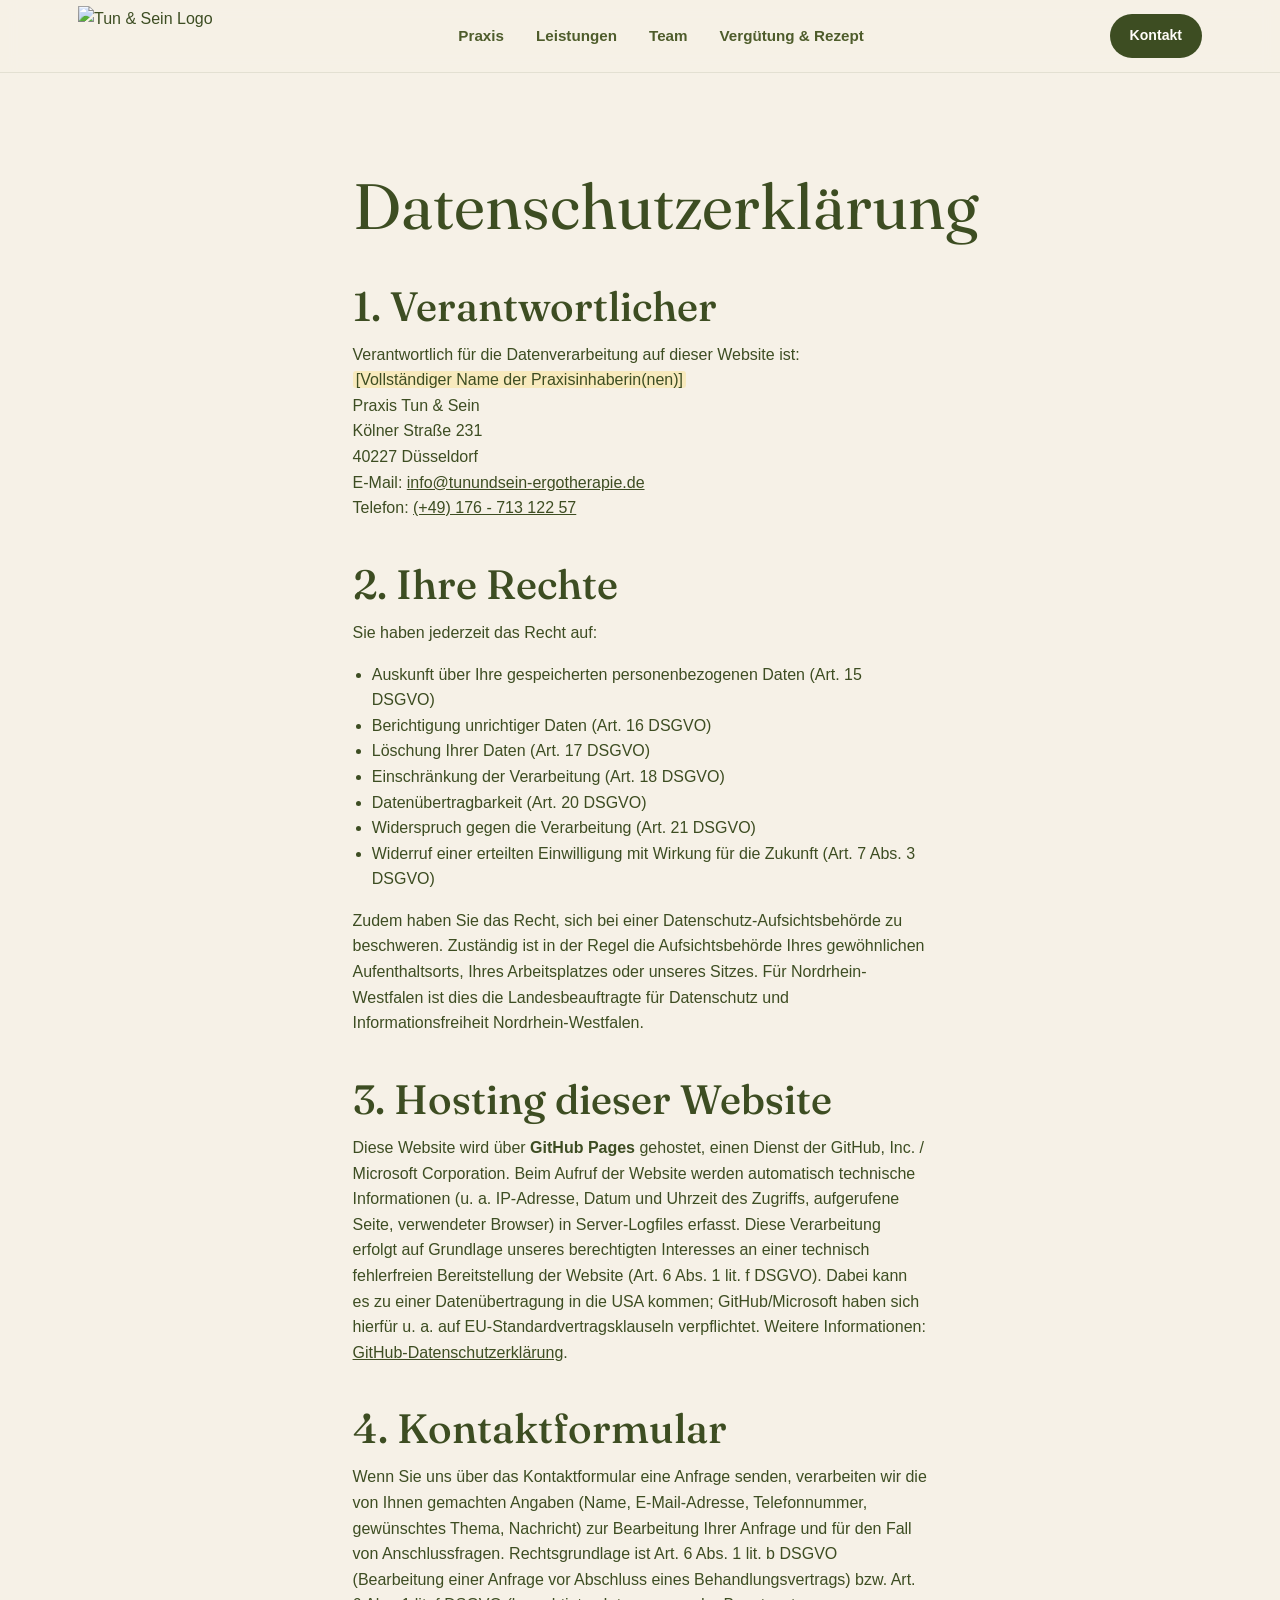
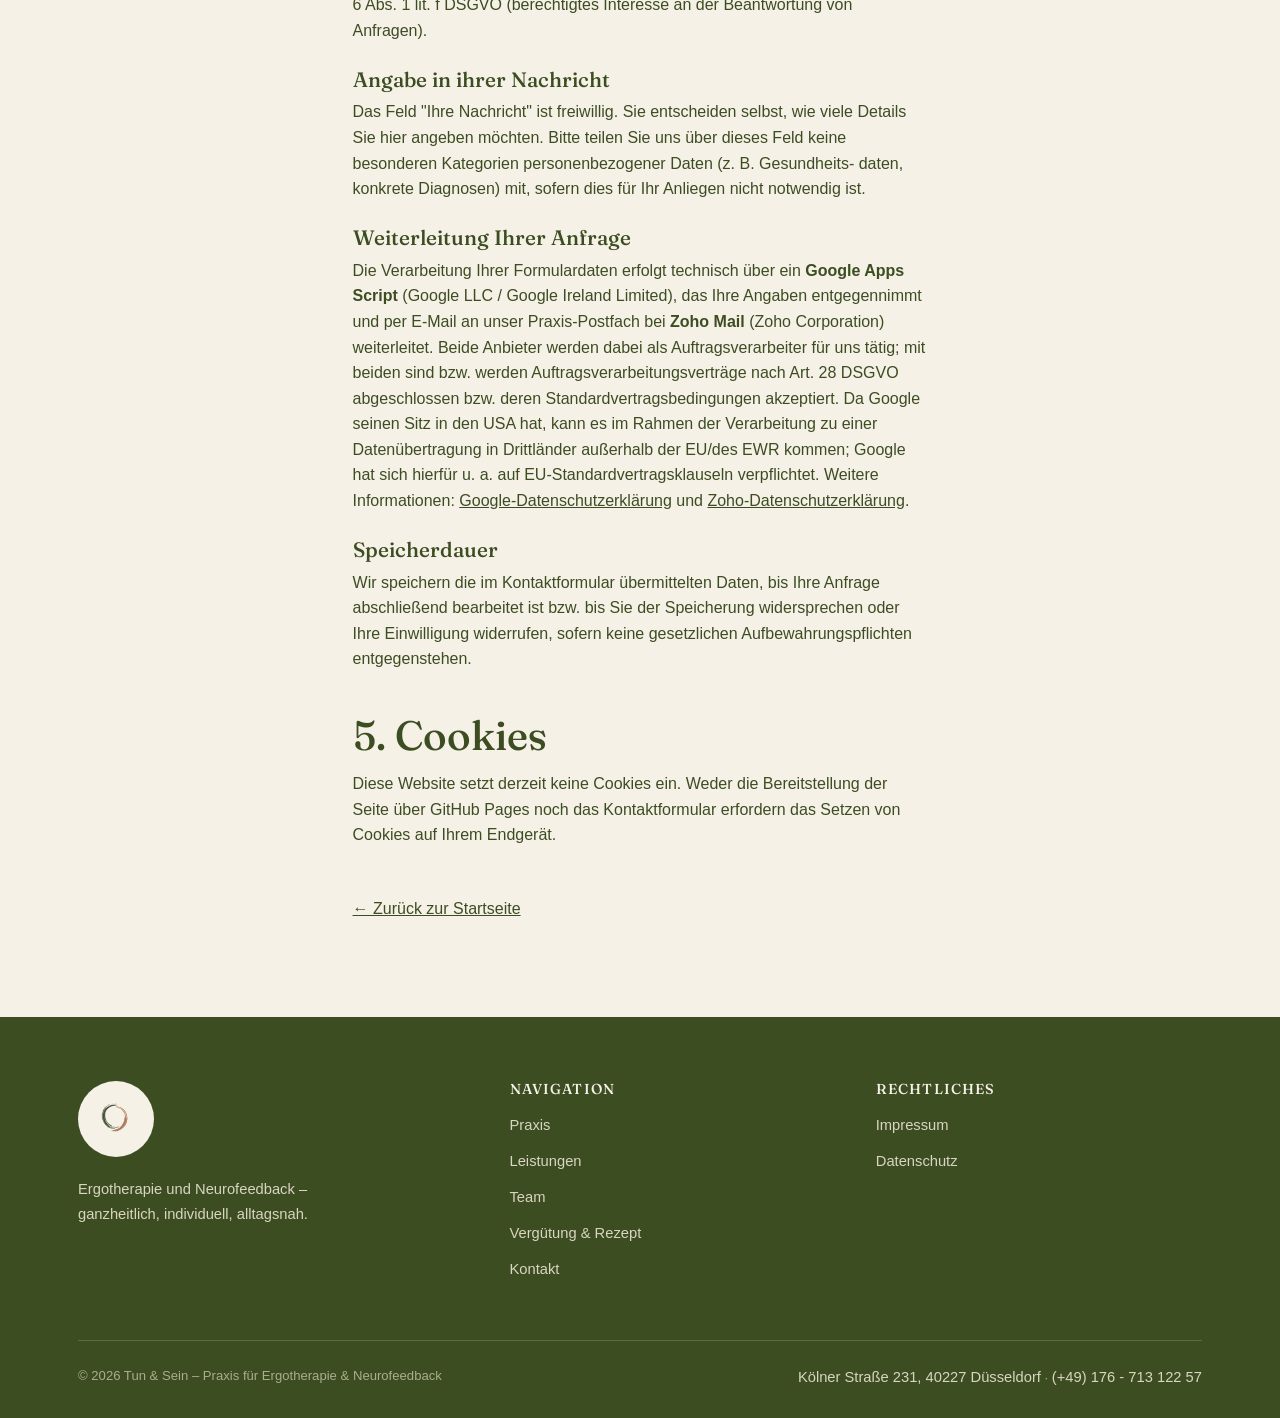
==== datenschutz.html @ 335d4a1e "Add files via upload" ====
<!DOCTYPE html>
<html lang="de">
<head>
<meta charset="UTF-8">
<meta name="viewport" content="width=device-width, initial-scale=1.0">
<link rel="icon" href="assets/favicon/favicon.ico" sizes="any">
<link rel="apple-touch-icon" href="assets/favicon/apple-touch-icon.png">
<link rel="manifest" href="assets/favicon/site.webmanifest">
<title>Datenschutz – Tun & Sein</title>
<meta name="description" content="Datenschutzerklärung der Praxis Tun & Sein – Praxis für Ergotherapie, Neurofeedback und Hirnleistungstraining.">
<link rel="canonical" href="https://tunundsein-ergotherapie.de/datenschutz.html">
<link rel="stylesheet" href="css/style.css">
<style>
  .legal-wrap{max-width:70ch;margin:0 auto;padding:6rem 1.5rem 5rem;}
  .legal-wrap h1{margin-bottom:2rem;}
  .legal-wrap h2{margin-top:2.5rem;margin-bottom:.75rem;}
  .legal-wrap h3{margin-top:1.5rem;margin-bottom:.5rem;}
  .legal-wrap p, .legal-wrap li{line-height:1.6;}
  .legal-wrap ul{padding-left:1.2em;}
  .legal-wrap .placeholder{background:rgba(255, 200, 0, .18);padding:0 .2em;border-radius:3px;}
  .legal-wrap a{text-decoration:underline;}
</style>
</head>
<body>
<header>
<nav class="wrap">
<a href="index.html#top" class="nav-logo">
<img src="assets/Logo_linksbündig.svg" alt="Tun & Sein Logo">
</a>
<ul class="nav-links">
<li><a href="index.html#philosophie">Praxis</a></li>
<li><a href="index.html#leistungen">Leistungen</a></li>
<li><a href="index.html#team">Team</a></li>
<li><a href="index.html#verguetung">Vergütung & Rezept</a></li>
</ul>
<a href="index.html#kontakt" class="nav-cta">Kontakt</a>
</nav>
</header>

<main class="legal-wrap">
<h1>Datenschutzerklärung</h1>

<h2>1. Verantwortlicher</h2>
<p>
Verantwortlich für die Datenverarbeitung auf dieser Website ist:<br>
<span class="placeholder">[Vollständiger Name der Praxisinhaberin(nen)]</span><br>
Praxis Tun & Sein<br>
Kölner Straße 231<br>
40227 Düsseldorf<br>
E-Mail: <a href="mailto:info@tunundsein-ergotherapie.de">info@tunundsein-ergotherapie.de</a><br>
Telefon: <a href="tel:+4917671312257">(+49) 176 - 713 122 57</a>
</p>

<h2>2. Ihre Rechte</h2>
<p>Sie haben jederzeit das Recht auf:</p>
<ul>
<li>Auskunft über Ihre gespeicherten personenbezogenen Daten (Art. 15 DSGVO)</li>
<li>Berichtigung unrichtiger Daten (Art. 16 DSGVO)</li>
<li>Löschung Ihrer Daten (Art. 17 DSGVO)</li>
<li>Einschränkung der Verarbeitung (Art. 18 DSGVO)</li>
<li>Datenübertragbarkeit (Art. 20 DSGVO)</li>
<li>Widerspruch gegen die Verarbeitung (Art. 21 DSGVO)</li>
<li>Widerruf einer erteilten Einwilligung mit Wirkung für die Zukunft (Art. 7 Abs. 3 DSGVO)</li>
</ul>
<p>
Zudem haben Sie das Recht, sich bei einer Datenschutz-Aufsichtsbehörde zu
beschweren. Zuständig ist in der Regel die Aufsichtsbehörde Ihres
gewöhnlichen Aufenthaltsorts, Ihres Arbeitsplatzes oder unseres Sitzes.
Für Nordrhein-Westfalen ist dies die Landesbeauftragte für Datenschutz und
Informationsfreiheit Nordrhein-Westfalen.
</p>

<h2>3. Hosting dieser Website</h2>
<p>
Diese Website wird über <strong>GitHub Pages</strong> gehostet, einen Dienst
der GitHub, Inc. / Microsoft Corporation. Beim Aufruf der Website werden
automatisch technische Informationen (u. a. IP-Adresse, Datum und Uhrzeit
des Zugriffs, aufgerufene Seite, verwendeter Browser) in Server-Logfiles
erfasst. Diese Verarbeitung erfolgt auf Grundlage unseres berechtigten
Interesses an einer technisch fehlerfreien Bereitstellung der Website
(Art. 6 Abs. 1 lit. f DSGVO). Dabei kann es zu einer Datenübertragung in
die USA kommen; GitHub/Microsoft haben sich hierfür u. a. auf
EU-Standardvertragsklauseln verpflichtet. Weitere Informationen:
<a href="https://docs.github.com/site-policy/privacy-policies/github-general-privacy-statement" target="_blank" rel="noopener">GitHub-Datenschutzerklärung</a>.
</p>

<h2>4. Kontaktformular</h2>
<p>
Wenn Sie uns über das Kontaktformular eine Anfrage senden, verarbeiten wir
die von Ihnen gemachten Angaben (Name, E-Mail-Adresse, Telefonnummer,
gewünschtes Thema, Nachricht) zur Bearbeitung Ihrer Anfrage und für den
Fall von Anschlussfragen. Rechtsgrundlage ist Art. 6 Abs. 1 lit. b DSGVO
(Bearbeitung einer Anfrage vor Abschluss eines Behandlungsvertrags) bzw.
Art. 6 Abs. 1 lit. f DSGVO (berechtigtes Interesse an der Beantwortung von
Anfragen).
</p>

<h3>Angabe in ihrer Nachricht</h3>
<p>
Das Feld "Ihre Nachricht" ist freiwillig. Sie entscheiden selbst, wie viele Details
Sie hier angeben möchten. Bitte teilen Sie uns über dieses Feld keine besonderen
Kategorien personenbezogener Daten (z. B. Gesundheits- daten, konkrete Diagnosen)
mit, sofern dies für Ihr Anliegen nicht notwendig ist.
</p>

<h3>Weiterleitung Ihrer Anfrage</h3>
<p>
Die Verarbeitung Ihrer Formulardaten erfolgt technisch über ein
<strong>Google Apps Script</strong> (Google LLC / Google Ireland Limited),
das Ihre Angaben entgegennimmt und per E-Mail an unser Praxis-Postfach bei
<strong>Zoho Mail</strong> (Zoho Corporation) weiterleitet. Beide Anbieter
werden dabei als Auftragsverarbeiter für uns tätig; mit beiden sind bzw.
werden Auftragsverarbeitungsverträge nach Art. 28 DSGVO abgeschlossen bzw.
deren Standardvertragsbedingungen akzeptiert. Da Google seinen Sitz in den
USA hat, kann es im Rahmen der Verarbeitung zu einer Datenübertragung in
Drittländer außerhalb der EU/des EWR kommen; Google hat sich hierfür u. a.
auf EU-Standardvertragsklauseln verpflichtet. Weitere Informationen:
<a href="https://policies.google.com/privacy" target="_blank" rel="noopener">Google-Datenschutzerklärung</a>
und
<a href="https://www.zoho.com/privacy.html" target="_blank" rel="noopener">Zoho-Datenschutzerklärung</a>.
</p>

<h3>Speicherdauer</h3>
<p>
Wir speichern die im Kontaktformular übermittelten Daten, bis Ihre Anfrage
abschließend bearbeitet ist bzw. bis Sie der Speicherung widersprechen oder
Ihre Einwilligung widerrufen, sofern keine gesetzlichen Aufbewahrungspflichten
entgegenstehen.
</p>

<h2>5. Cookies</h2>
<p>
Diese Website setzt derzeit keine Cookies ein. Weder die Bereitstellung
der Seite über GitHub Pages noch das Kontaktformular erfordern das Setzen
von Cookies auf Ihrem Endgerät.
</p>

<!-- Tracking & Ads 
<h2>6. Google Analytics</h2>
<p>
Diese Website nutzt Google Analytics, einen Webanalysedienst der Google
Ireland Limited (Gordon House, Barrow Street, Dublin 4, Irland; im
Folgenden „Google"). Google Analytics verwendet Cookies bzw. vergleichbare
Technologien, die eine Analyse der Benutzung dieser Website durch Sie
ermöglichen. Die dabei erzeugten Informationen (u. a. IP-Adresse,
Standortdaten, Geräte- und Browserinformationen, besuchte Seiten,
Verweildauer) werden an Server von Google übertragen und dort
gespeichert und verarbeitet.
</p>
<p>
Diese Verarbeitung erfolgt ausschließlich auf Grundlage Ihrer Einwilligung
(Art. 6 Abs. 1 lit. a DSGVO, § 25 Abs. 1 TTDSG). Sie können Ihre
Einwilligung jederzeit mit Wirkung für die Zukunft über [Cookie-Banner /
Einstellungen-Link einfügen] widerrufen.
</p>
<p>
Es kann dabei zu einer Übertragung personenbezogener Daten in die USA
kommen. Google hat sich hierfür u. a. auf EU-Standardvertragsklauseln
verpflichtet. Weitere Informationen zum Umgang mit Nutzerdaten bei Google
Analytics finden Sie in der Datenschutzerklärung von Google:
https://policies.google.com/privacy
</p>

<h2>7. Google Ads (Conversion-Tracking / Remarketing)</h2>
<p>
Diese Website nutzt Dienste von Google Ads der Google Ireland Limited
(„Google"), um auf externen Websites (z. B. innerhalb des Google-
Werbenetzwerks) auf unsere Angebote aufmerksam zu machen
(Remarketing/Retargeting) und den Erfolg unserer Werbemaßnahmen zu
messen (Conversion-Tracking). Dabei werden Cookies bzw. vergleichbare
Technologien eingesetzt, die eine Wiedererkennung Ihres Browsers oder
Endgeräts ermöglichen.
</p>
<p>
Diese Verarbeitung erfolgt ausschließlich auf Grundlage Ihrer Einwilligung
(Art. 6 Abs. 1 lit. a DSGVO, § 25 Abs. 1 TTDSG). Sie können Ihre
Einwilligung jederzeit mit Wirkung für die Zukunft über [Cookie-Banner /
Einstellungen-Link einfügen] widerrufen. Zudem können Sie interessen-
bezogene Werbung von Google grundsätzlich über die Anzeigeneinstellungen
unter https://adssettings.google.com deaktivieren.
</p>
<p>
Es kann dabei zu einer Übertragung personenbezogener Daten in die USA
kommen. Google hat sich hierfür u. a. auf EU-Standardvertragsklauseln
verpflichtet. Weitere Informationen: https://policies.google.com/privacy
</p>
-->


<p style="margin-top:3rem;"><a href="index.html#top">← Zurück zur Startseite</a></p>
</main>

<footer>
  <div class="wrap">
    <div class="footer-grid">
      <div>
        <div class="footer-logo"><img src="assets/Logo_Kreis.svg" alt="Tun & Sein" loading="lazy"></div>
        <p style="max-width:32ch; font-size:.92rem;">Ergotherapie und Neurofeedback – ganzheitlich, individuell, alltagsnah.</p>
      </div>
      <div>
        <h4>Navigation</h4>
        <ul>
          <li><a href="index.html#philosophie">Praxis</a></li>
          <li><a href="index.html#leistungen">Leistungen</a></li>
          <li><a href="index.html#team">Team</a></li>
          <li><a href="index.html#verguetung">Vergütung & Rezept</a></li>
          <li><a href="index.html#kontakt">Kontakt</a></li>
        </ul>
      </div>
      <div>
         <h4>Rechtliches</h4>
        <ul>
          <li><a href="impressum.html">Impressum</a></li>
          <li><a href="datenschutz.html">Datenschutz</a></li>
        </ul>
      </div>
    </div>
    <div class="footer-bottom">
      <span>© 2026 Tun & Sein – Praxis für Ergotherapie & Neurofeedback</span>
      <span><a href="https://www.google.com/maps/search/?api=1&query=K%C3%B6lner+Stra%C3%9Fe+231%2C+40227+D%C3%BCsseldorf" target="_blank" rel="noopener">Kölner Straße 231, 40227 Düsseldorf</a> · <a href="tel:+4917671312257">(+49) 176 - 713 122 57</a></span>
    </div>
  </div>
</footer>

</body>
</html>
---- css/style.css ----
/* ===========================================================
   Tun & Sein – Praxis für Ergotherapie
   Haupt-Stylesheet (Design-System, Layout, Komponenten)
   =========================================================== */

  /* ---------- INTER (self-hosted, ersetzt Karla) ----------
     Dateien liegen in: assets/fonts/
     Benötigt werden nur 3 Schnitte, da im CSS nur die
     Schriftstärken 400 / 600 / 700 für Karla verwendet wurden. */
  @font-face{
    font-family:'Inter';
    src:url('../assets/fonts/Inter-Regular.woff2') format('woff2');
    font-weight:400;
    font-style:normal;
    font-display:swap;
  }
  @font-face{
    font-family:'Inter';
    src:url('../assets/fonts/Inter-SemiBold.woff2') format('woff2');
    font-weight:600;
    font-style:normal;
    font-display:swap;
  }
  @font-face{
    font-family:'Inter';
    src:url('../assets/fonts/Inter-Bold.woff2') format('woff2');
    font-weight:700;
    font-style:normal;
    font-display:swap;
  }
  /* Nur für das "&" in Überschriften (Fraunces bleibt sonst erhalten) */
  @font-face{
    font-family:'Inter';
    src:url('../assets/fonts/Inter-Medium.woff2') format('woff2');
    font-weight:500;
    font-style:normal;
    font-display:swap;
  }

  /* ---------- FRAUNCES (self-hosted, ersetzt Google Fonts) ----------
     Variable Font, deckt Weight 100–900 + Kursiv ab.
     Dateien liegen in: assets/fonts/ */
  @font-face{
    font-family:'Fraunces';
    src:url('../assets/fonts/Fraunces-Variable.woff2') format('woff2-variations');
    font-weight:100 900;
    font-style:normal;
    font-display:swap;
  }
  @font-face{
    font-family:'Fraunces';
    src:url('../assets/fonts/Fraunces-Variable-Italic.woff2') format('woff2-variations');
    font-weight:100 900;
    font-style:italic;
    font-display:swap;
  }

  :root{
    --cream:#F6F1E7;
    --cream-deep:#EDE4D3;
    --ink:#3D4D22;
    --ink-soft:#4E5C2B;
    --sage:#718B5C;
    --sage-light:#BCC5AB;
    --sage-pale:#D8D5C1;
    --clay:#AA7A5A;
    --clay-deep:#8C5A3D;
    --white:#FFFDF8;
    --max-w:1180px;
  }
  *{box-sizing:border-box;}
  html{scroll-behavior:smooth;}
  body{
    margin:0;
    font-family:'Inter',sans-serif;
    color:var(--ink);
    background:var(--cream);
    line-height:1.65;
    -webkit-font-smoothing:antialiased;
  }
  h1,h2,h3,h4{
    font-family:'Fraunces',serif;
    font-weight:500;
    line-height:1.15;
    margin:0 0 .5em;
    color:var(--ink);
  }
  h1{font-size:clamp(2.4rem,5vw,4.2rem); font-weight:400;}
  h2{font-size:clamp(1.8rem,3.2vw,2.6rem);}
  h3{font-size:1.3rem;}

  /* "&" in Überschriften: Fraunces bleibt, nur das Zeichen wird Inter */
  h1 .amp, h2 .amp, h3 .amp, h4 .amp{
    font-family:'Inter',sans-serif;
    font-style:normal;
  }

  p{margin:0 0 1em;}
  a{color:inherit;}
  .eyebrow{
    font-family:'Inter',sans-serif;
    text-transform:uppercase;
    letter-spacing:.14em;
    font-size:.78rem;
    font-weight:700;
    color:var(--clay-deep);
    margin-bottom:.9em;
    display:block;
  }
  .wrap{max-width:var(--max-w); margin:0 auto; padding:0 28px;}
  section{padding:96px 0;}
  img{max-width:100%; display:block;}
  svg{display:block;}

  /* ---------- NAV ---------- */
  header{
    position:sticky; top:0; z-index:50;
    background:rgba(246,241,231,.92);
    backdrop-filter:blur(8px);
    border-bottom:1px solid rgba(61,77,34,.1);
  }
  nav.wrap{
    display:flex; align-items:center; justify-content:space-between;
    padding-top:6px; padding-bottom:6px;
  }
  .nav-logo{display:flex; align-items:center; gap:10px; text-decoration:none;}
  .nav-logo img{height:60px; width:auto;}
  .nav-links{display:flex; gap:32px; list-style:none; margin:0; padding:0;}
  .nav-links a{
    text-decoration:none; font-weight:600; font-size:.95rem;
    color:var(--ink-soft); position:relative; padding:4px 0;
  }
  .nav-links a::after{
    content:''; position:absolute; left:0; bottom:-2px; height:2px; width:0;
    background:var(--clay); transition:width .25s ease;
  }
  .nav-links a:hover::after{width:100%;}
  .nav-cta{
    background:var(--ink); color:var(--white)!important; padding:10px 20px;
    border-radius:100px; font-weight:700; font-size:.88rem; text-decoration:none;
    transition:background .2s ease;
  }
  .nav-cta:hover{background:var(--clay-deep);}
  .burger{display:none; background:none; border:none; cursor:pointer;}

  /* ---------- HERO ---------- */
  .hero{
    position:relative; overflow:hidden;
    padding:96px 0 120px;
  }
  .hero-bg{
    position:absolute; inset:0; z-index:0;
    opacity:.5; pointer-events:none;
    overflow:hidden;
  }
  .hero-bg img{
    width:100%; height:100%;
    object-fit:cover; object-position:center;
  }
  .hero-grid{
    position:relative; z-index:1;
    max-width:760px; margin:0 auto; text-align:center;
  }
  .hero-logo{width:min(220px,55%); margin:0 auto 28px;}
  .hero p.lead{font-size:1.2rem; max-width:46ch; color:var(--ink-soft); margin-left:auto; margin-right:auto;}
  .hero-actions{display:flex; gap:16px; margin-top:34px; flex-wrap:wrap; justify-content:center;}
  .btn{
    display:inline-flex; align-items:center; gap:8px;
    padding:14px 28px; border-radius:100px; font-weight:700; font-size:.95rem;
    text-decoration:none; transition:transform .18s ease, background .18s ease;
  }
  .btn-primary{background:var(--ink); color:var(--white);}
  .btn-primary:hover{background:var(--clay-deep); transform:translateY(-2px);}
  .btn-ghost{border:1.5px solid var(--ink); color:var(--ink);}
  .btn-ghost:hover{background:var(--ink); color:var(--white); transform:translateY(-2px);}

  /* ---------- TUN & SEIN PHILOSOPHIE ---------- */
  .philosophy{background:var(--white); position:relative;}
  .philosophy-head{max-width:62ch; margin-bottom:56px;}
  .ts-grid{display:grid; grid-template-columns:1fr 1fr; gap:0; border-radius:24px; overflow:hidden;}
  .ts-col{padding:52px 46px; position:relative;}
  .ts-col.tun{background:var(--ink); color:var(--cream);}
  .ts-col.sein{background:var(--sage-pale); color:var(--ink);}
  .ts-col h3{font-size:2.1rem; margin-bottom:.35em;}
  .ts-col.tun h3{color:var(--cream);}
  .ts-word{
    font-family:'Fraunces',serif; font-style:italic; font-weight:500;
    font-size:1rem; opacity:.75; display:block; margin-bottom:6px;
  }
  .philosophy-close{
    max-width:70ch; margin:52px auto 0; text-align:center;
    font-family:'Fraunces',serif; font-size:1.35rem; font-weight:500;
    font-style:italic; color:var(--ink-soft); line-height:1.5;
  }

  /* ---------- LEISTUNGEN ---------- */
  .leistungen{position:relative;}
  .sec-head{max-width:64ch; margin-bottom:52px;}
  .cards{display:flex; flex-wrap:wrap; justify-content:center; gap:28px;}
  .card{
    flex:0 0 calc((100% - 56px) / 3);
    background:var(--white); border-radius:22px; padding:36px 30px;
    border:1px solid rgba(61,77,34,.08);
    transition:transform .22s ease, box-shadow .22s ease;
    display:flex; flex-direction:column;
  }
  .card:hover{transform:translateY(-6px); box-shadow:0 24px 40px -18px rgba(61,77,34,.25);}
  .card-icon{
    width:76px; height:76px; margin-bottom:20px;
    border-radius:50%; overflow:hidden;
    display:flex; align-items:center; justify-content:center;
  }
  .card-icon svg, .card-icon img{width:100%; height:100%; object-fit:contain; display:block;}
  .card-icon svg{padding:6px;}
  .card h3{margin-bottom:.4em;}
  .card p.tagline{color:var(--clay-deep); font-weight:700; font-size:.88rem; line-height:1.4; min-height:2.8em; margin-bottom:.9em;}
  .card p.desc{color:var(--ink-soft); font-size:.95rem;}

  /* ---------- CTA-KARTE (6. KARTE IM LEISTUNGEN-GRID) ---------- */
  .card.card-cta{
    background:var(--sage-light); border-color:var(--sage-light); justify-content:center;
  }
  .card-cta h3, .card-cta p.desc{color:var(--ink);}
  .card-cta p.tagline{color:var(--clay-deep);}
  .card-cta .tile-link{color:var(--ink);}

  /* ---------- NEUROFEEDBACK-CTA (z.B. auf Leistungen-Seite) ---------- */
  .nf-cta{background:var(--white); text-align:center;}
  .nf-cta .wrap{max-width:60ch; display:flex; flex-direction:column; align-items:center;}
  .nf-cta h2{margin-bottom:.5em;}
  .nf-cta p{color:var(--ink-soft); margin-bottom:28px;}
  details{margin-top:auto; padding-top:14px;}
  summary{
    cursor:pointer; font-weight:700; font-size:.86rem; color:var(--ink);
    list-style:none; display:flex; align-items:center; gap:6px;
  }
  summary::-webkit-details-marker{display:none;}
  summary::after{content:'+'; font-size:1.1rem; margin-left:auto; color:var(--clay);}
  details[open] summary::after{content:'–';}
  .details-body{padding-top:14px; font-size:.92rem; color:var(--ink-soft);}
  .details-body ul{padding-left:1.1em; margin:.6em 0;}
  .details-body li{margin-bottom:.3em;}

  /* ---------- TEAM ---------- */
  .team{background:var(--white);}
  .team-grid{display:grid; grid-template-columns:1fr 1fr; gap:36px;}
  .team-card{
    background:var(--cream); border-radius:24px; overflow:hidden;
    display:flex; flex-direction:column;
  }
  .team-photo{aspect-ratio:16/11; overflow:hidden; background:var(--sage-pale);}
  .team-photo img{width:100%; height:100%; object-fit:cover;}
  .team-body{padding:32px 34px;}
  .team-body .role{color:var(--clay-deep); font-weight:700; font-size:.88rem; margin-bottom:.8em;}
  .team-body p{font-size:.94rem; color:var(--ink-soft);}

  /* ---------- VERGÜTUNG ---------- */
  .verguetung{position:relative;}
  .verg-tabs{display:grid; grid-template-columns:repeat(3,1fr); gap:22px; margin-bottom:44px;}
  .verg-tab{
    background:var(--white); border-radius:18px; padding:28px 26px;
    border-top:4px solid var(--sage);
  }
  .verg-tab.clay{border-top-color:var(--clay);}
  .verg-tab h4{font-size:1.05rem; margin-bottom:.5em; font-family:'Fraunces',serif; font-weight:600;}
  .verg-tab p{font-size:.92rem; color:var(--ink-soft); margin-bottom:0;}
  .placeholder-note{
    background:var(--sage-pale); color:var(--ink); font-size:.82rem;
    padding:3px 10px; border-radius:6px; display:inline-block; margin-top:8px;
  }
  .rezept-box{
    background:var(--ink); color:var(--cream); border-radius:22px;
    padding:44px 40px; margin-top:16px;
  }
  .rezept-box h3{color:var(--cream);}
  .rezept-list{
    display:grid; grid-template-columns:1fr 1fr; gap:16px 40px;
    margin-top:24px; list-style:none; padding:0;
  }
  .rezept-list li{
    font-size:.92rem; padding-left:1.6em; position:relative; color:var(--sage-pale);
  }
  .rezept-list li::before{
    content:'✓'; position:absolute; left:0; top:0; color:var(--clay);
    font-weight:700;
  }

  /* ---------- KONTAKT ---------- */
  .kontakt{background:var(--white);}
  .kontakt-grid{display:grid; grid-template-columns:.9fr 1.1fr; gap:52px;}
  .kontakt-info h3{display:flex; align-items:center; gap:12px;}
  .kontakt-info .kicon{width:38px; height:38px;}
  .kontakt-info .block{margin-bottom:26px;}
  .kontakt-info .label{font-weight:700; color:var(--clay-deep); font-size:.85rem; text-transform:uppercase; letter-spacing:.08em; margin-bottom:.4em;}
  form{display:grid; gap:16px;}
  .form-row{display:grid; grid-template-columns:1fr 1fr; gap:16px;}
  label{font-size:.85rem; font-weight:700; margin-bottom:6px; display:block; color:var(--ink-soft);}

  /* ---------- KONTAKTFORMULAR – INFO-TOOLTIP (DIAGNOSE-FELD) ---------- */
  label.label-with-tip{display:flex; align-items:center; gap:7px;}
  .tooltip{position:relative; display:inline-flex; line-height:1;}
  .tooltip-icon{
    display:inline-flex; align-items:center; justify-content:center;
    width:16px; height:16px; border-radius:50%;
    background:var(--sage); color:var(--white);
    font-family:'Inter',sans-serif; font-size:.68rem; font-weight:700;
    cursor:help; user-select:none;
  }
  .tooltip-text{
    position:absolute; bottom:calc(100% + 10px); left:50%; transform:translateX(-50%);
    background:var(--ink); color:var(--cream);
    padding:10px 14px; border-radius:10px; font-size:.82rem; font-weight:400;
    line-height:1.45; width:230px; text-align:left;
    opacity:0; visibility:hidden; transition:opacity .18s ease;
    pointer-events:none; z-index:20;
  }
  .tooltip-text::after{
    content:""; position:absolute; top:100%; left:50%; transform:translateX(-50%);
    border:6px solid transparent; border-top-color:var(--ink);
  }
  .tooltip:hover .tooltip-text,
  .tooltip:focus-within .tooltip-text{
    opacity:1; visibility:visible;
  }
  input, textarea, select{
    width:100%; padding:13px 16px; border-radius:12px;
    border:1.5px solid var(--sage-pale); background:var(--cream);
    font-family:'Inter',sans-serif; font-size:.95rem; color:var(--ink);
  }
  input:focus, textarea:focus, select:focus{
    outline:none; border-color:var(--clay);
  }
  textarea{min-height:130px; resize:vertical;}
  .consent{display:flex; align-items:flex-start; gap:10px; font-size:.82rem; color:var(--ink-soft);}
  .consent input{width:auto; margin-top:3px;}
  button[type=submit]{
    justify-self:start; border:none; cursor:pointer;
  }

  /* ---------- FOOTER ---------- */
  footer{background:var(--ink); color:var(--sage-pale); padding:64px 0 28px;}
  .footer-grid{display:grid; grid-template-columns:1.2fr 1fr 1fr; gap:40px; margin-bottom:48px;}
  .footer-logo{
    width:76px; height:76px; border-radius:50%; background:var(--cream);
    display:flex; align-items:center; justify-content:center;
    margin-bottom:20px; padding:12px;
  }
  .footer-logo img{width:100%; height:100%; object-fit:contain;}
  footer h4{color:var(--cream); font-size:.9rem; text-transform:uppercase; letter-spacing:.08em; margin-bottom:1em;}
  footer ul{list-style:none; padding:0; margin:0;}
  footer li{margin-bottom:.6em;}
  footer a{text-decoration:none; color:var(--sage-pale); font-size:.92rem;}
  footer a:hover{color:var(--white);}
  .footer-bottom{
    border-top:1px solid rgba(216,213,193,.2); padding-top:24px;
    display:flex; justify-content:space-between; flex-wrap:wrap; gap:10px;
    font-size:.82rem; color:rgba(216,213,193,.7);
  }

  @media (max-width:900px){
    .hero-grid, .ts-grid, .team-grid, .kontakt-grid, .verg-tabs{grid-template-columns:1fr;}
    .card{flex-basis:calc((100% - 28px) / 2);}
    .footer-grid{grid-template-columns:1fr 1fr;}
    .nav-links{display:none;}
    .burger{display:block;}
    .rezept-list{grid-template-columns:1fr;}
  }
  @media (max-width:560px){
    section{padding:64px 0;}
    .card{flex-basis:100%;}
    .form-row{grid-template-columns:1fr;}
    .footer-grid{grid-template-columns:1fr;}
  }
  @media (prefers-reduced-motion: reduce){
    html{scroll-behavior:auto;}
    .card, .btn{transition:none;}
  }

  /* ---------- LEISTUNGEN – STARTSEITE (2 KACHELN) ---------- */
  .tiles{display:grid; grid-template-columns:1fr 1fr; gap:28px;}
  .tile{
    background:var(--white); border-radius:22px; padding:44px 40px;
    border:1px solid rgba(61,77,34,.08);
    transition:transform .22s ease, box-shadow .22s ease;
    display:flex; flex-direction:column;
  }
  .tile:hover{transform:translateY(-6px); box-shadow:0 24px 40px -18px rgba(61,77,34,.25);}
  .tile-icon{width:76px; height:76px; margin-bottom:24px;}
  .tile-icon img{width:100%; height:100%; object-fit:contain;}
  .tile p.tagline{color:var(--clay-deep); font-weight:700; font-size:.88rem; line-height:1.4; min-height:2.8em; margin-bottom:.7em;}
  .tile h3{font-size:1.9rem; margin-bottom:.4em;}
  .tile p.desc{color:var(--ink-soft); margin-bottom:1.6em;}
  .tile-link{
    margin-top:auto; display:inline-flex; align-items:center; gap:8px;
    font-weight:700; font-size:.95rem; text-decoration:none; color:var(--ink);
    background:none; border:none; padding:0; cursor:pointer; font-family:'Inter',sans-serif;
  }
  .tile-link .arrow{transition:transform .18s ease; display:inline-block;}
  .tile-link:hover .arrow{transform:translateX(4px);}
  .tile details{margin-top:auto;}
  .tile details summary{list-style:none;}
  .tile details summary::-webkit-details-marker{display:none;}
  .tile details summary .tile-link .arrow{content:none;}
  .tile details[open] summary .tile-link .arrow{transform:rotate(90deg);}
  .tile .details-body{padding-top:16px;}

  /* ---------- LEISTUNGEN – UNTERSEITE (ALLE FACHBEREICHE) ---------- */
  .page-header{
    background:var(--white); padding:72px 0 56px; text-align:center;
  }
  .page-header .eyebrow{display:block; text-align:center;}
  .page-header h1{font-size:clamp(2.1rem,4vw,3.2rem); font-weight:400;}
  .page-header p{max-width:60ch; margin:0 auto; color:var(--ink-soft); font-size:1.1rem;}
  .back-link{
    display:inline-flex; align-items:center; gap:8px; margin-bottom:28px;
    font-weight:700; font-size:.9rem; text-decoration:none; color:var(--ink-soft);
  }
  .back-link:hover{color:var(--ink);}

  @media (max-width:900px){
    .tiles{grid-template-columns:1fr;}
    .praxis-teaser-grid{grid-template-columns:1fr;}
  }

  /* ---------- PRAXIS-TEASER (STARTSEITE) ---------- */
  .praxis-teaser{background:var(--white);}
  .praxis-teaser-grid{display:grid; grid-template-columns:1fr 1.1fr; gap:52px; align-items:center;}
  .praxis-teaser-image{aspect-ratio:4/3; border-radius:24px; overflow:hidden; background:var(--sage-pale);}
  .praxis-teaser-image img{width:100%; height:100%; object-fit:cover;}
  .praxis-teaser-text p{color:var(--ink-soft);}

  /* ---------- TEAM – LINK ZUR TEAM & PRAXIS SEITE ---------- */
  .team-more{margin-top:44px; text-align:center;}
  .team-more .tile-link{display:inline-flex;}
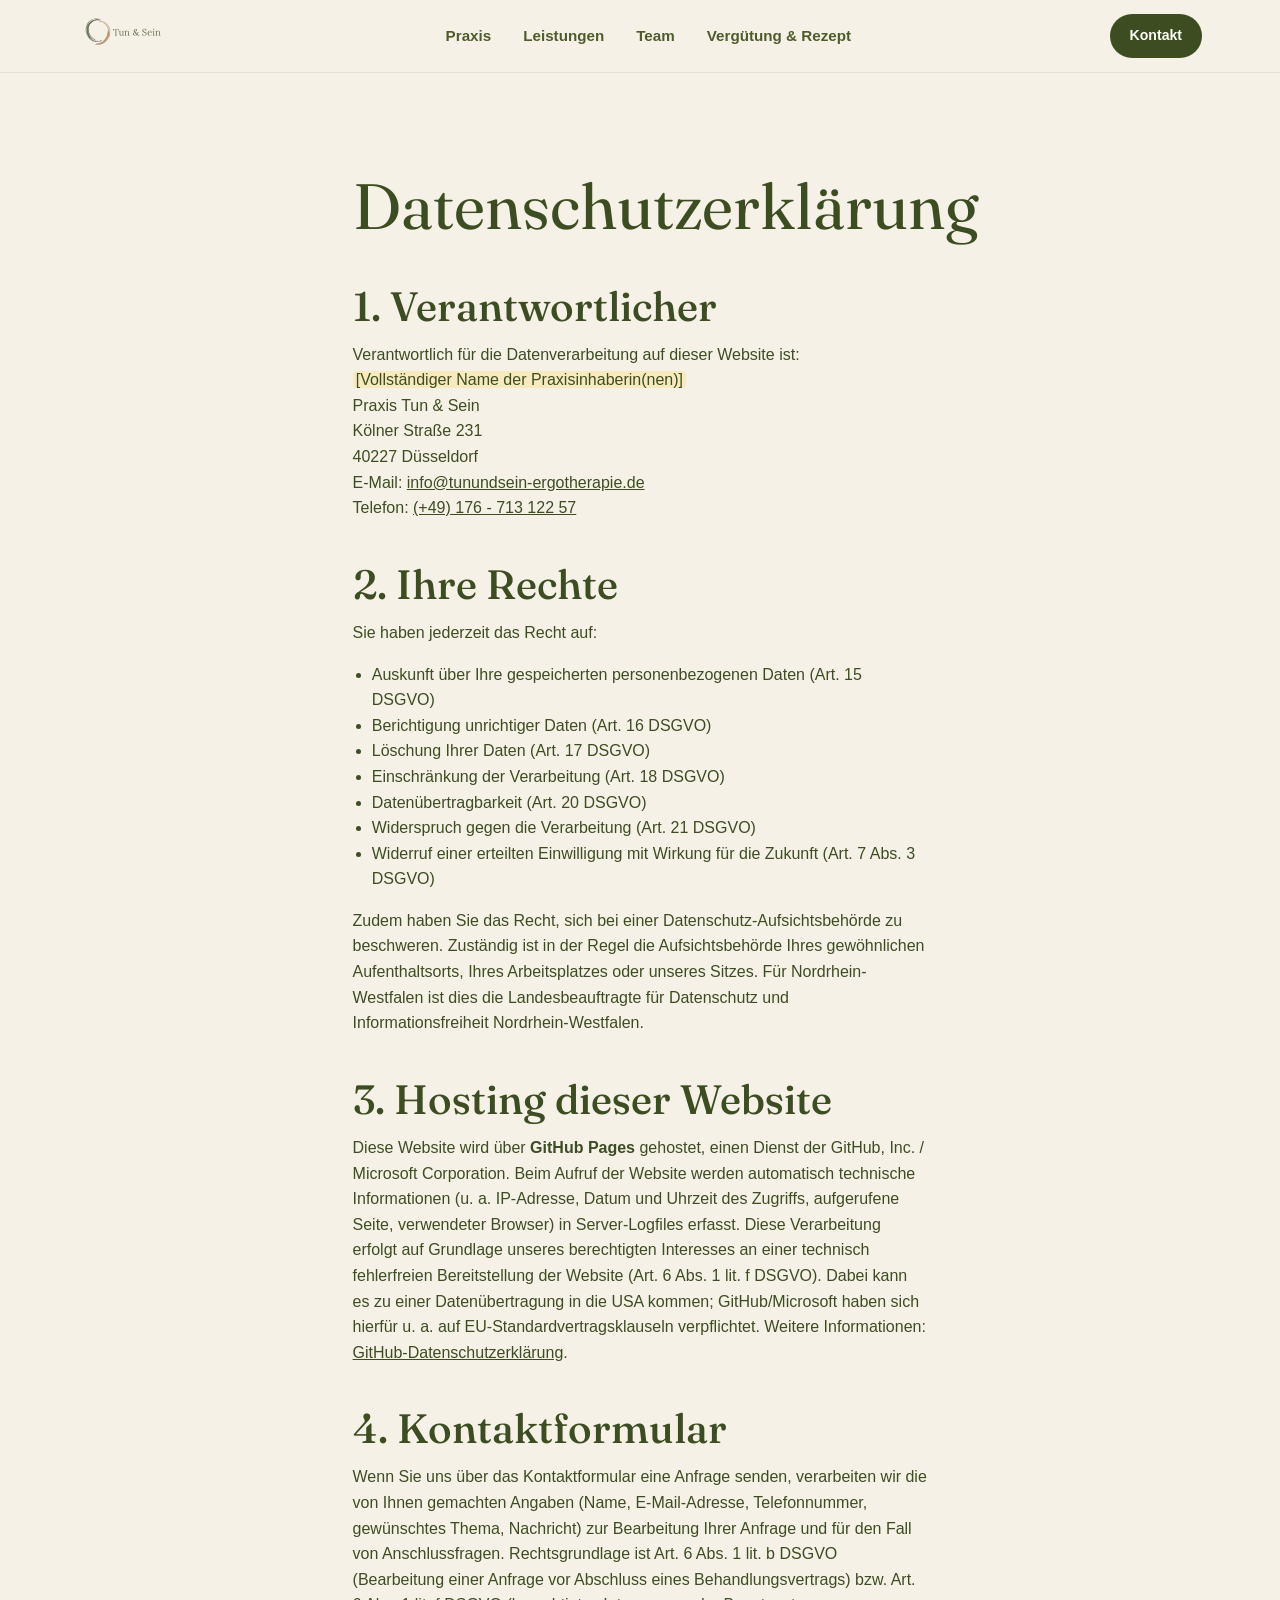
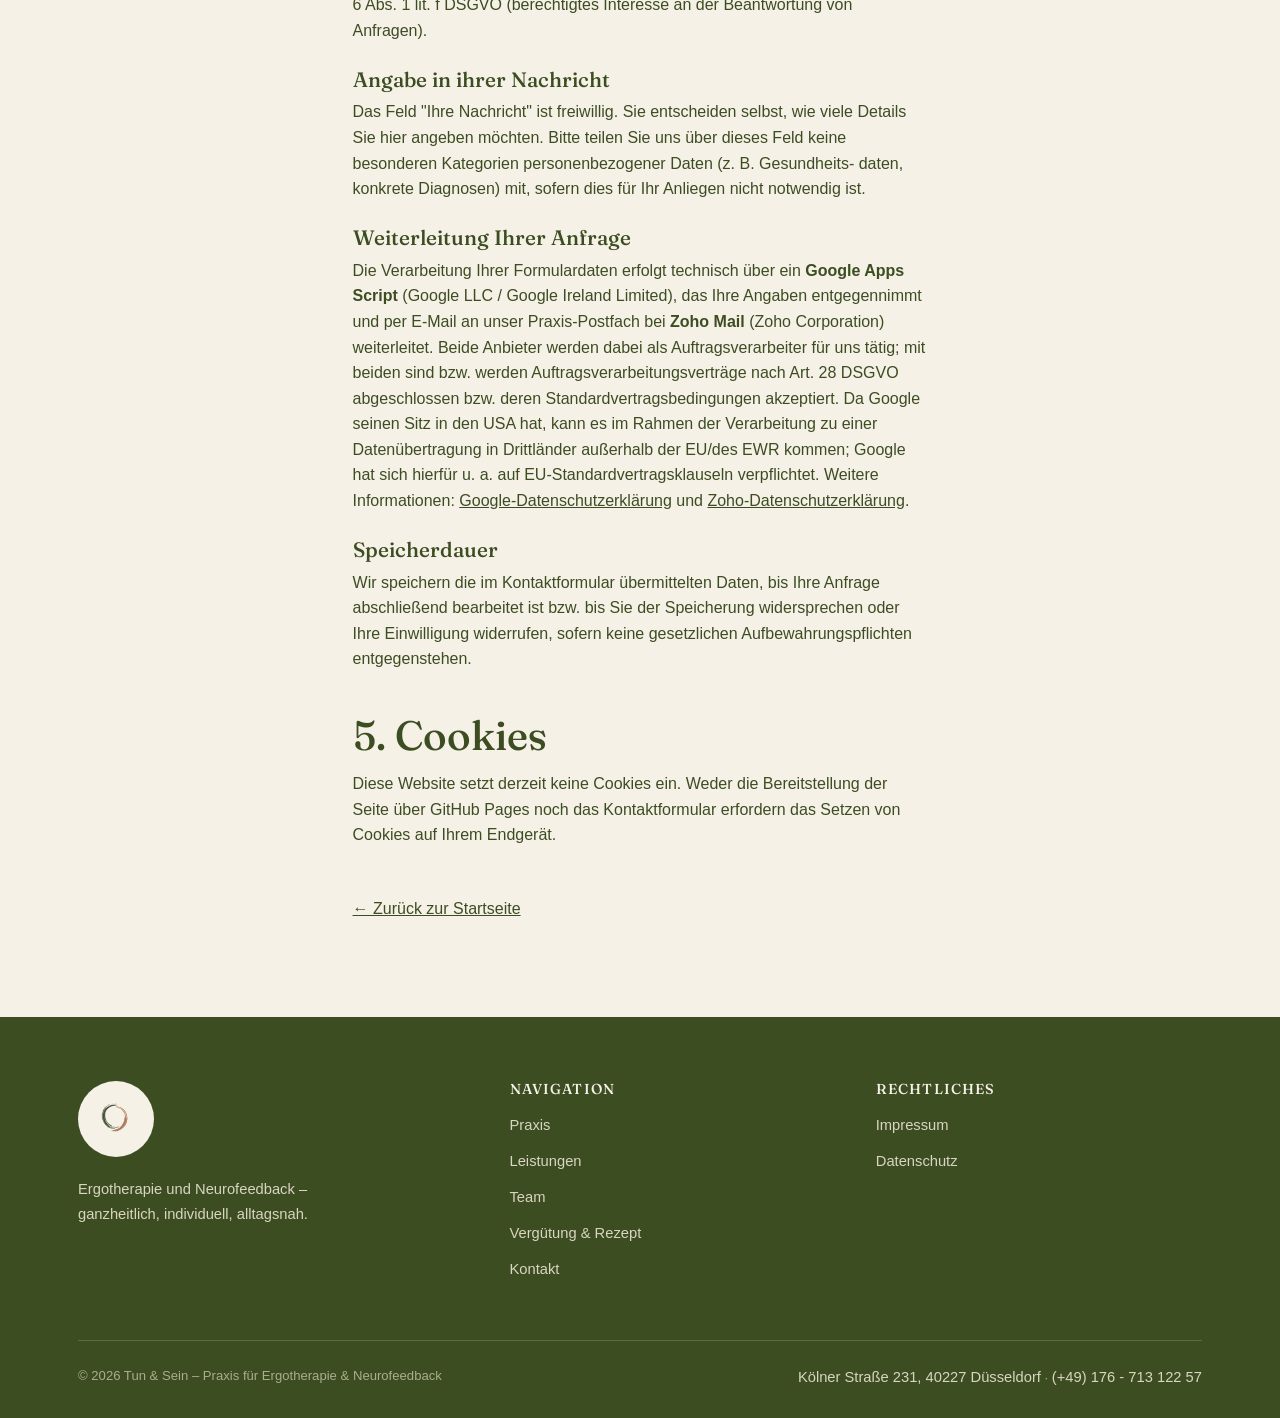
==== commit e7bc0934: "v1" ====
--- a/datenschutz.html
+++ b/datenschutz.html
@@ -25,7 +25,7 @@
 <header>
 <nav class="wrap">
 <a href="index.html#top" class="nav-logo">
-<img src="assets/Logo_linksbündig.svg" alt="Tun & Sein Logo">
+<img src="assets/Logo_linksbündig_ohne_Subtext.svg" alt="Tun & Sein Logo">
 </a>
 <ul class="nav-links">
 <li><a href="index.html#philosophie">Praxis</a></li>
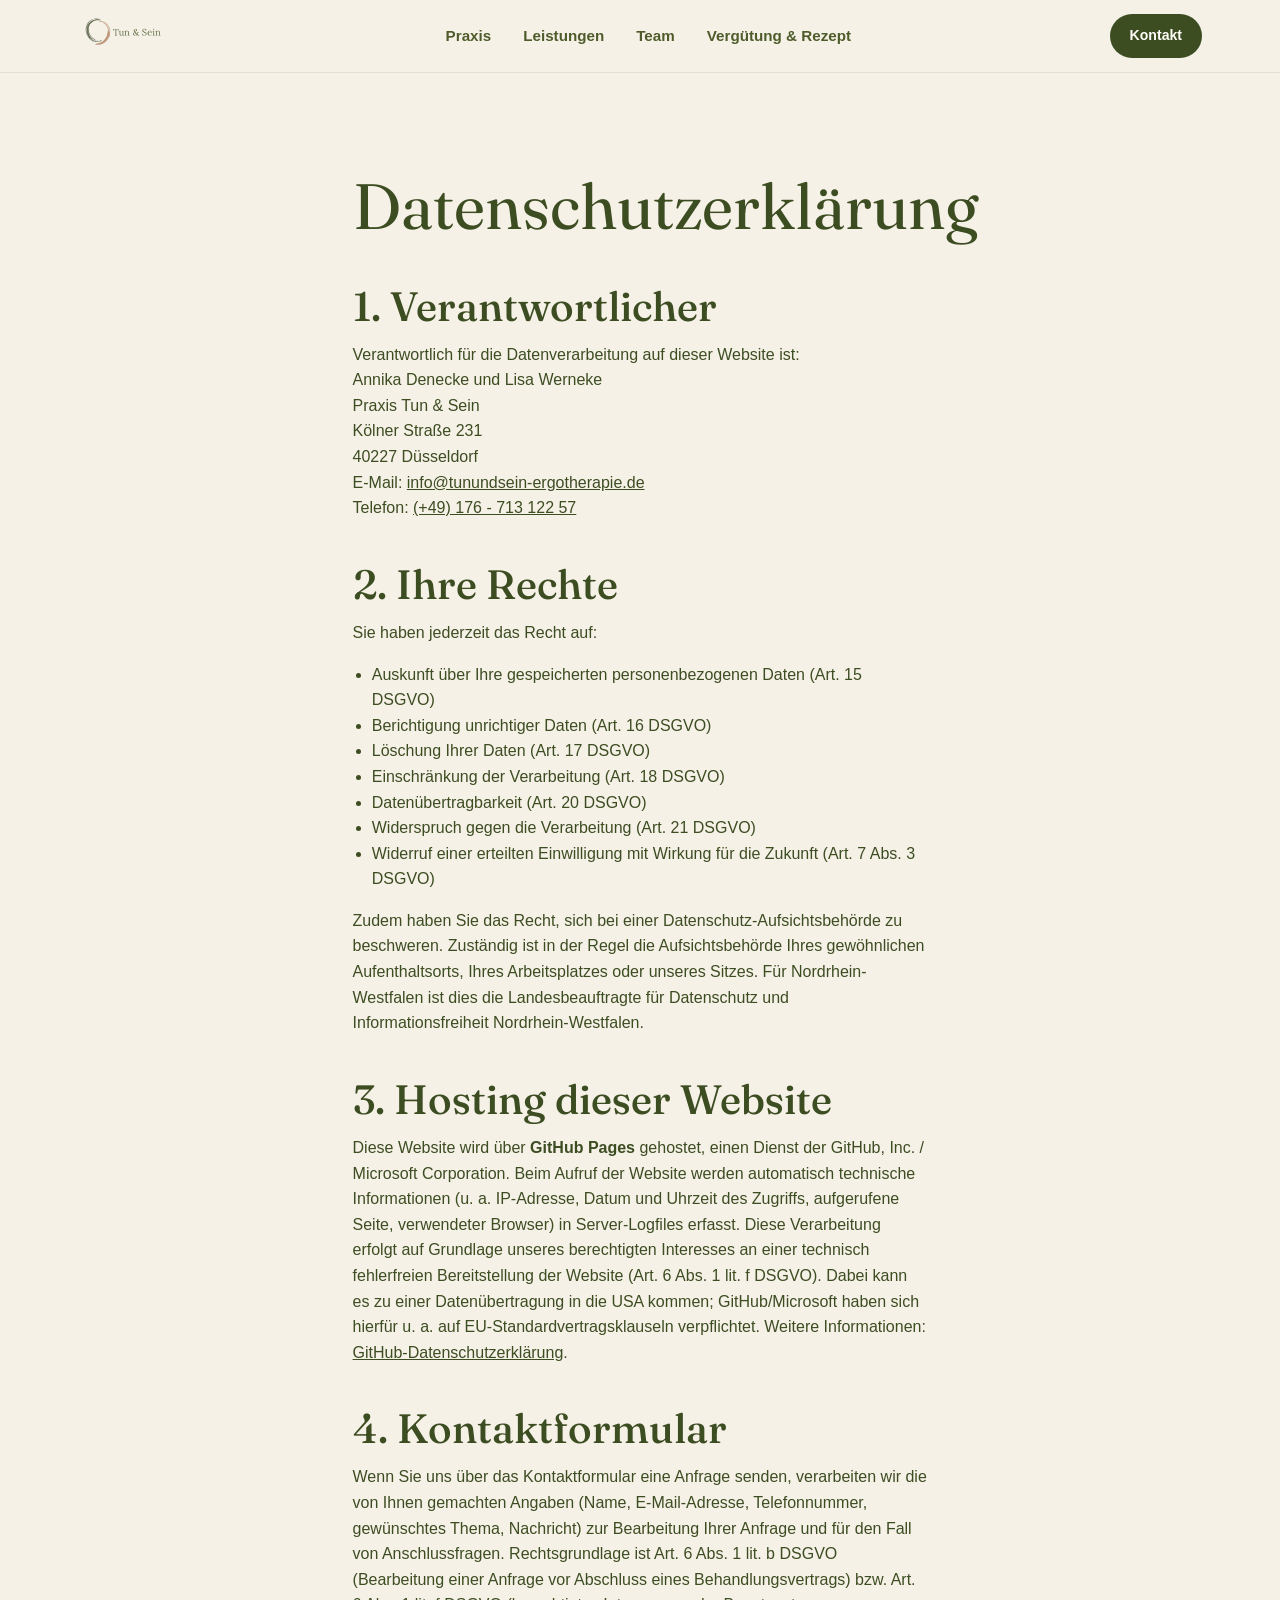
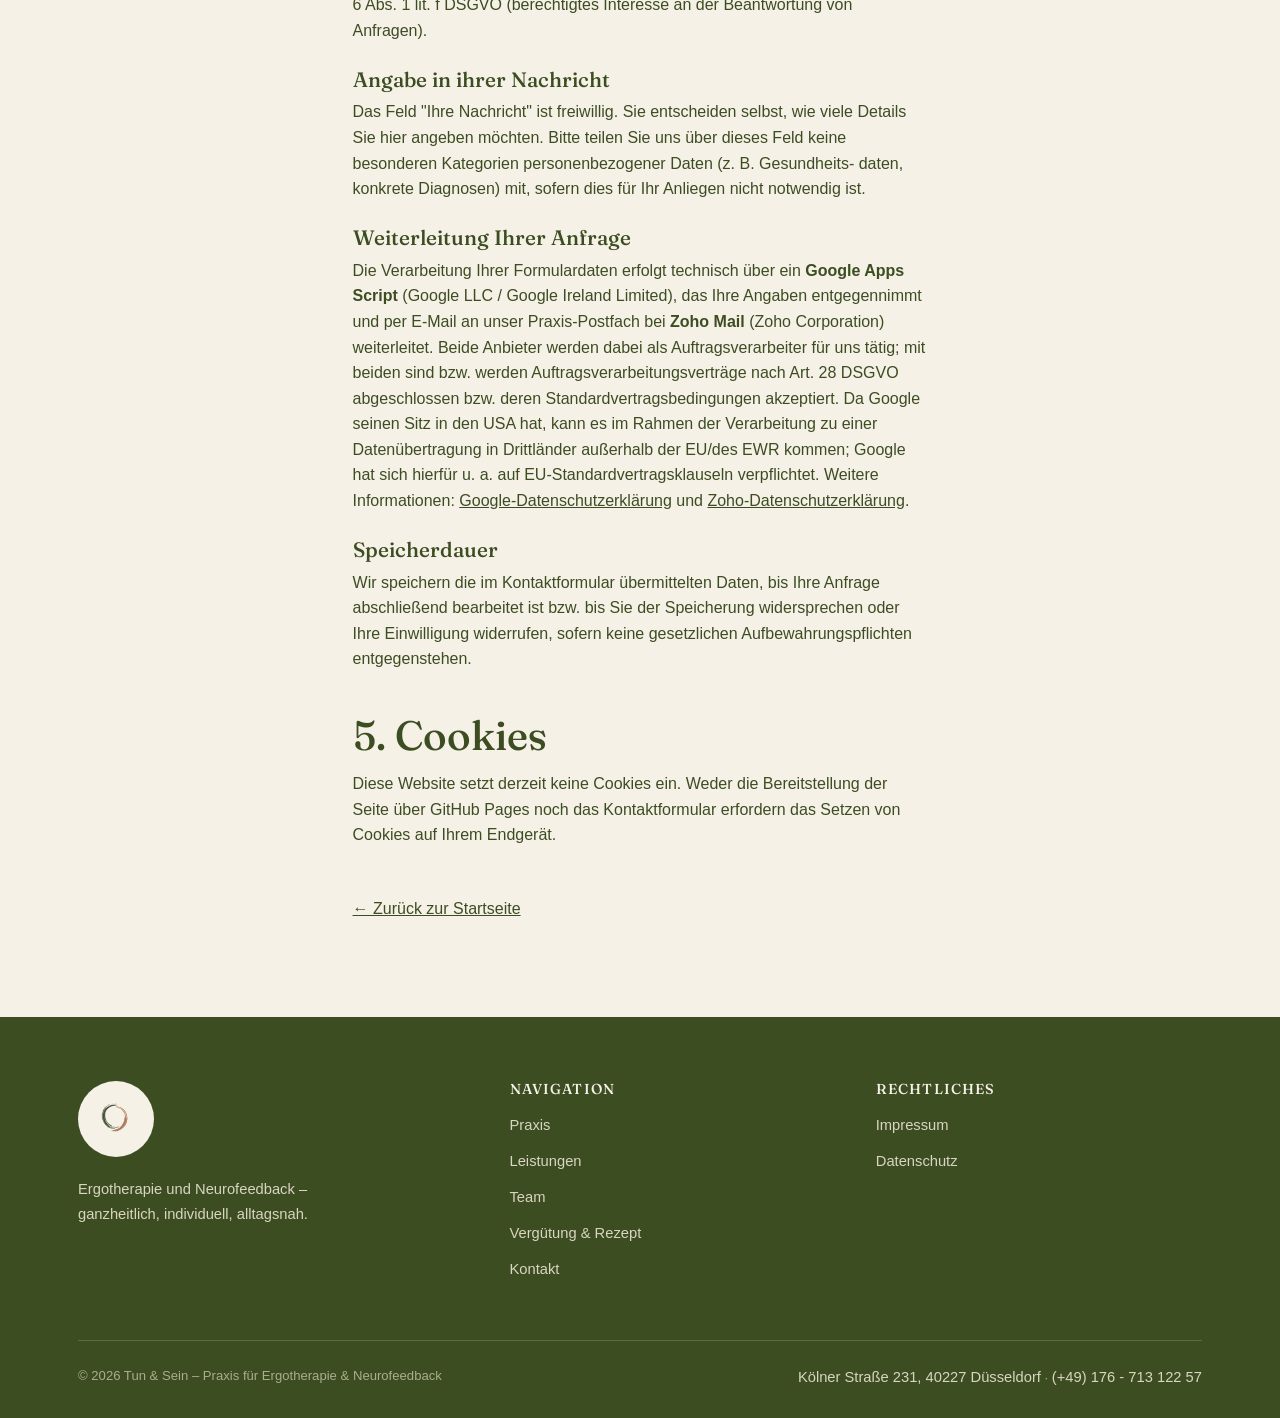
==== commit 847f5170: "Textanpasung Textanpassung Index Seite + Praxis Seite + Lesitungseite" ====
--- a/datenschutz.html
+++ b/datenschutz.html
@@ -24,7 +24,7 @@
 <body>
 <header>
 <nav class="wrap">
-<a href="index.html#top" class="nav-logo">
+<a href="/" class="nav-logo">
 <img src="assets/Logo_linksbündig_ohne_Subtext.svg" alt="Tun & Sein Logo">
 </a>
 <ul class="nav-links">
@@ -43,7 +43,7 @@
 <h2>1. Verantwortlicher</h2>
 <p>
 Verantwortlich für die Datenverarbeitung auf dieser Website ist:<br>
-<span class="placeholder">[Vollständiger Name der Praxisinhaberin(nen)]</span><br>
+<span>Annika Denecke und Lisa Werneke</span><br>
 Praxis Tun & Sein<br>
 Kölner Straße 231<br>
 40227 Düsseldorf<br>
--- a/css/style.css
+++ b/css/style.css
@@ -224,6 +224,66 @@
   .card-cta p.tagline{color:var(--clay-deep);}
   .card-cta .tile-link{color:var(--ink);}
 
+  /* ---------- NEUROFEEDBACK – TEXTBLÖCKE MIT BILD ---------- */
+  .nf-block{background:var(--cream);}
+  .nf-block.alt{background:var(--white);}
+  .nf-block-grid{
+    display:grid; grid-template-columns:1fr 1fr; gap:52px; align-items:center;
+  }
+  .nf-block-grid.reverse .nf-block-image{order:2;}
+  .nf-block-image{aspect-ratio:4/3; border-radius:24px; overflow:hidden; background:var(--sage-pale);}
+  .nf-block-image img{width:100%; height:100%; object-fit:cover; display:block;}
+  .nf-block-text h2{font-weight:400; margin-bottom:.5em;}
+  .nf-block-text p{color:var(--ink-soft); font-size:1.02rem;}
+  .nf-list{list-style:none; padding:0; margin:1.2em 0 0;}
+  .nf-list li{
+    font-size:1rem; padding-left:1.7em; position:relative;
+    color:var(--ink-soft); margin-bottom:.5em;
+  }
+  .nf-list li::before{
+    content:'✓'; position:absolute; left:0; top:0; color:var(--clay);
+    font-weight:700;
+  }
+  @media (max-width:900px){
+    .nf-block-grid{grid-template-columns:1fr; gap:32px;}
+    .nf-block-grid.reverse .nf-block-image{order:0;}
+  }
+
+  /* ---------- NEUROFEEDBACK – FAQ ---------- */
+  .nf-faq{background:var(--white);}
+  .nf-faq .wrap{max-width:820px;}
+  .nf-faq .sec-head{text-align:center; margin-bottom:44px;}
+  .nf-faq .sec-head .eyebrow{display:block;}
+  .nf-faq .sec-head h2{font-weight:400;}
+  .faq-list{display:flex; flex-direction:column;}
+  .faq-item{
+    border-top:1px solid rgba(61,77,34,.14);
+    padding:0;
+  }
+  .faq-item:last-child{border-bottom:1px solid rgba(61,77,34,.14);}
+  .faq-item summary{
+    cursor:pointer; list-style:none;
+    display:flex; align-items:center; gap:16px;
+    padding:24px 4px; font-family:'Fraunces',serif;
+    font-size:1.15rem; font-weight:500; color:var(--ink);
+  }
+  .faq-item summary::-webkit-details-marker{display:none;}
+  .faq-item summary::after{
+    content:'+'; margin-left:auto; font-size:1.5rem;
+    color:var(--clay); font-weight:400; line-height:1; flex-shrink:0;
+    transition:transform .2s ease;
+  }
+  .faq-item[open] summary::after{content:'–';}
+  .faq-answer{
+    padding:0 4px 26px; font-size:1rem;
+    color:var(--ink-soft); line-height:1.6;
+  }
+  .faq-answer p{margin:0 0 .8em;}
+  .faq-answer p:last-child{margin-bottom:0;}
+  @media (max-width:560px){
+    .faq-item summary{font-size:1.05rem;}
+  }
+
   /* ---------- NEUROFEEDBACK-CTA (z.B. auf Leistungen-Seite) ---------- */
   .nf-cta{background:var(--white); text-align:center;}
   .nf-cta .wrap{max-width:60ch; display:flex; flex-direction:column; align-items:center;}
@@ -336,6 +396,14 @@
   button[type=submit]{
     justify-self:start; border:none; cursor:pointer;
   }
+  .hp{position:absolute; left:-9999px; width:1px; height:1px; overflow:hidden;}
+
+  .form-status{
+    margin-top:14px; padding:12px 16px; border-radius:8px;
+    font-size:.9rem; line-height:1.5;
+  }
+  .form-status-success{background:var(--sage-light); color:var(--ink);}
+  .form-status-error{background:#F3DDD2; color:var(--clay-deep);}
 
   /* ---------- FOOTER ---------- */
   footer{background:var(--ink); color:var(--sage-pale); padding:64px 0 28px;}
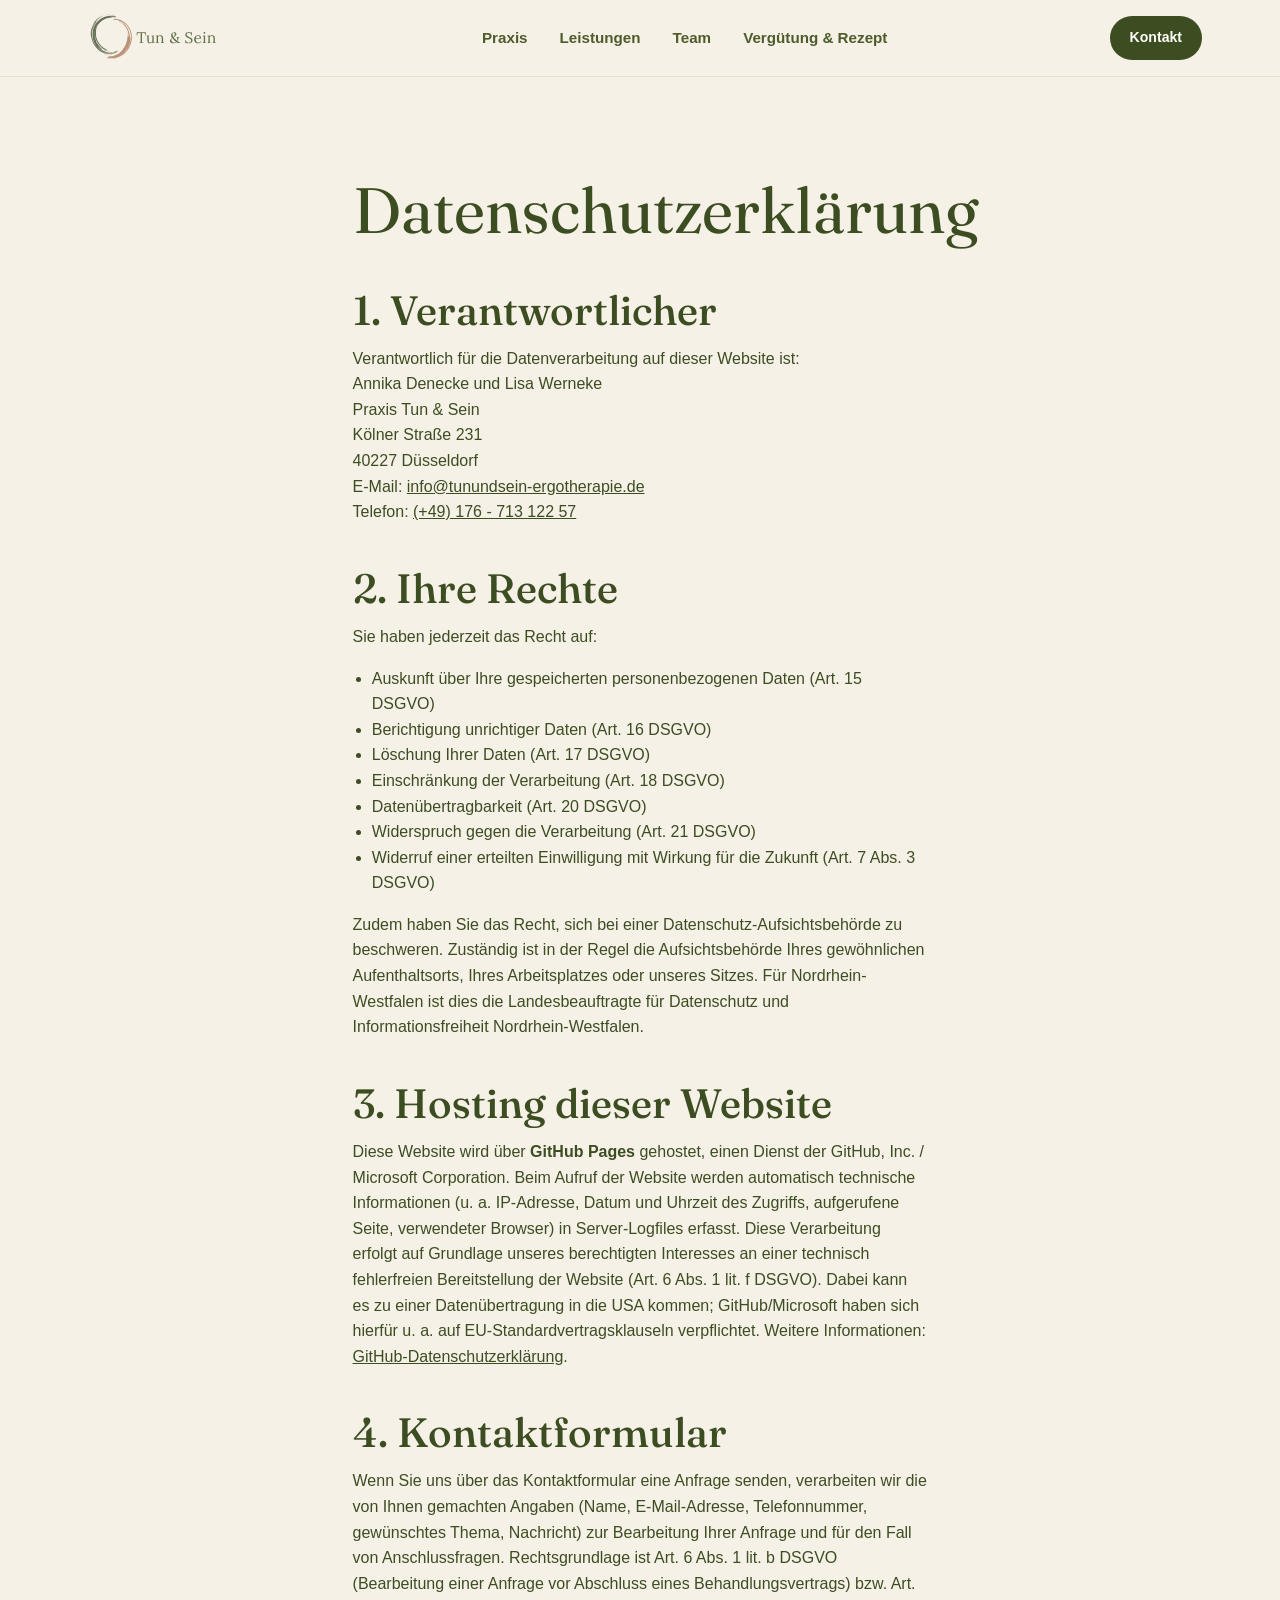
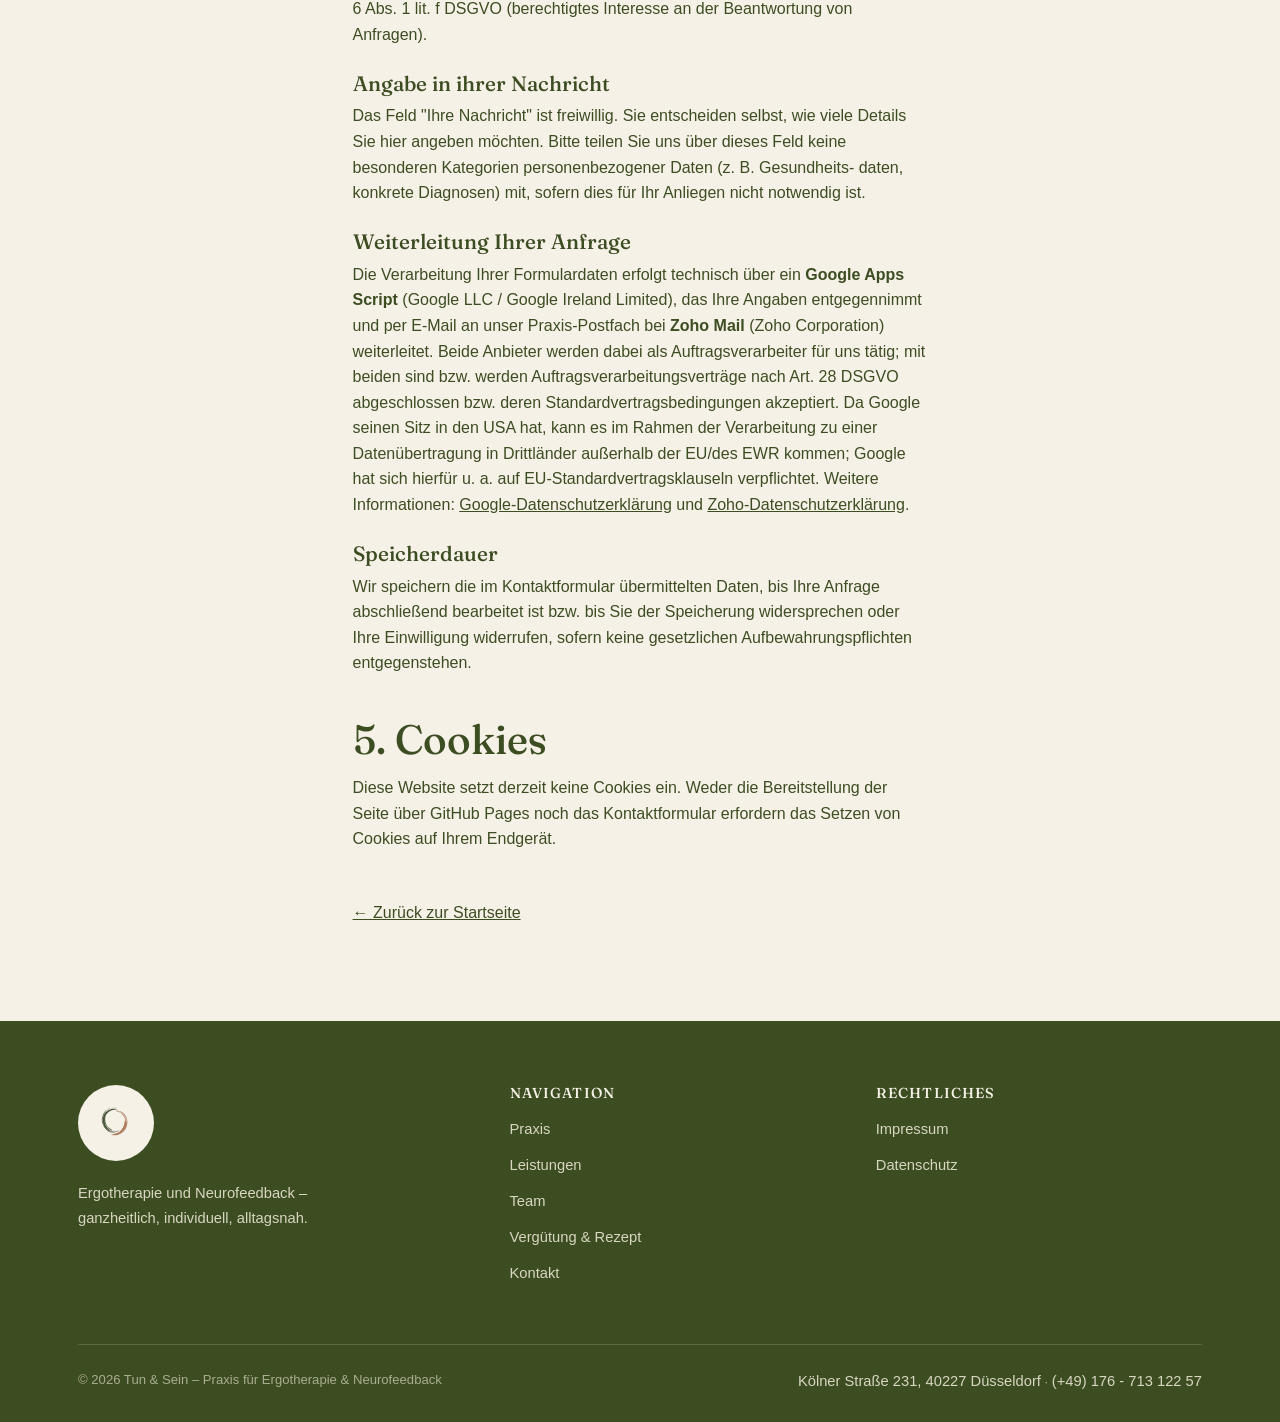
==== commit d2847796: "link-cleaning" ====
--- a/datenschutz.html
+++ b/datenschutz.html
@@ -28,12 +28,12 @@
 <img src="assets/Logo_linksbündig_ohne_Subtext.svg" alt="Tun & Sein Logo">
 </a>
 <ul class="nav-links">
-<li><a href="index.html#philosophie">Praxis</a></li>
-<li><a href="index.html#leistungen">Leistungen</a></li>
-<li><a href="index.html#team">Team</a></li>
-<li><a href="index.html#verguetung">Vergütung & Rezept</a></li>
+<li><a href="/#philosophie">Praxis</a></li>
+<li><a href="/#leistungen">Leistungen</a></li>
+<li><a href="/#team">Team</a></li>
+<li><a href="/#verguetung">Vergütung & Rezept</a></li>
 </ul>
-<a href="index.html#kontakt" class="nav-cta">Kontakt</a>
+<a href="/#kontakt" class="nav-cta">Kontakt</a>
 </nav>
 </header>
 
@@ -200,11 +200,11 @@
       <div>
         <h4>Navigation</h4>
         <ul>
-          <li><a href="index.html#philosophie">Praxis</a></li>
-          <li><a href="index.html#leistungen">Leistungen</a></li>
-          <li><a href="index.html#team">Team</a></li>
-          <li><a href="index.html#verguetung">Vergütung & Rezept</a></li>
-          <li><a href="index.html#kontakt">Kontakt</a></li>
+          <li><a href="/#philosophie">Praxis</a></li>
+          <li><a href="/#leistungen">Leistungen</a></li>
+          <li><a href="/#team">Team</a></li>
+          <li><a href="/#verguetung">Vergütung & Rezept</a></li>
+          <li><a href="/#kontakt">Kontakt</a></li>
         </ul>
       </div>
       <div>
--- a/css/style.css
+++ b/css/style.css
@@ -121,10 +121,15 @@
   }
   nav.wrap{
     display:flex; align-items:center; justify-content:space-between;
-    padding-top:6px; padding-bottom:6px;
-  }
-  .nav-logo{display:flex; align-items:center; gap:10px; text-decoration:none;}
-  .nav-logo img{height:60px; width:auto;}
+    padding-top:0px; padding-bottom:0px;
+  }
+  .nav-logo{display:flex; align-items:center; gap:12px; text-decoration:none;}
+  .nav-logo img{
+    height:100px;
+    width:auto;
+    margin-top:-6px;
+    margin-bottom:-18px;
+  }
   .nav-links{display:flex; gap:32px; list-style:none; margin:0; padding:0;}
   .nav-links a{
     text-decoration:none; font-weight:600; font-size:.95rem;
@@ -161,7 +166,7 @@
     position:relative; z-index:1;
     max-width:760px; margin:0 auto; text-align:center;
   }
-  .hero-logo{width:min(220px,55%); margin:0 auto 28px;}
+  .hero-logo{width:min(320px,100%); margin:0 auto 28px;}
   .hero p.lead{font-size:1.2rem; max-width:46ch; color:var(--ink-soft); margin-left:auto; margin-right:auto;}
   .hero-actions{display:flex; gap:16px; margin-top:34px; flex-wrap:wrap; justify-content:center;}
   .btn{
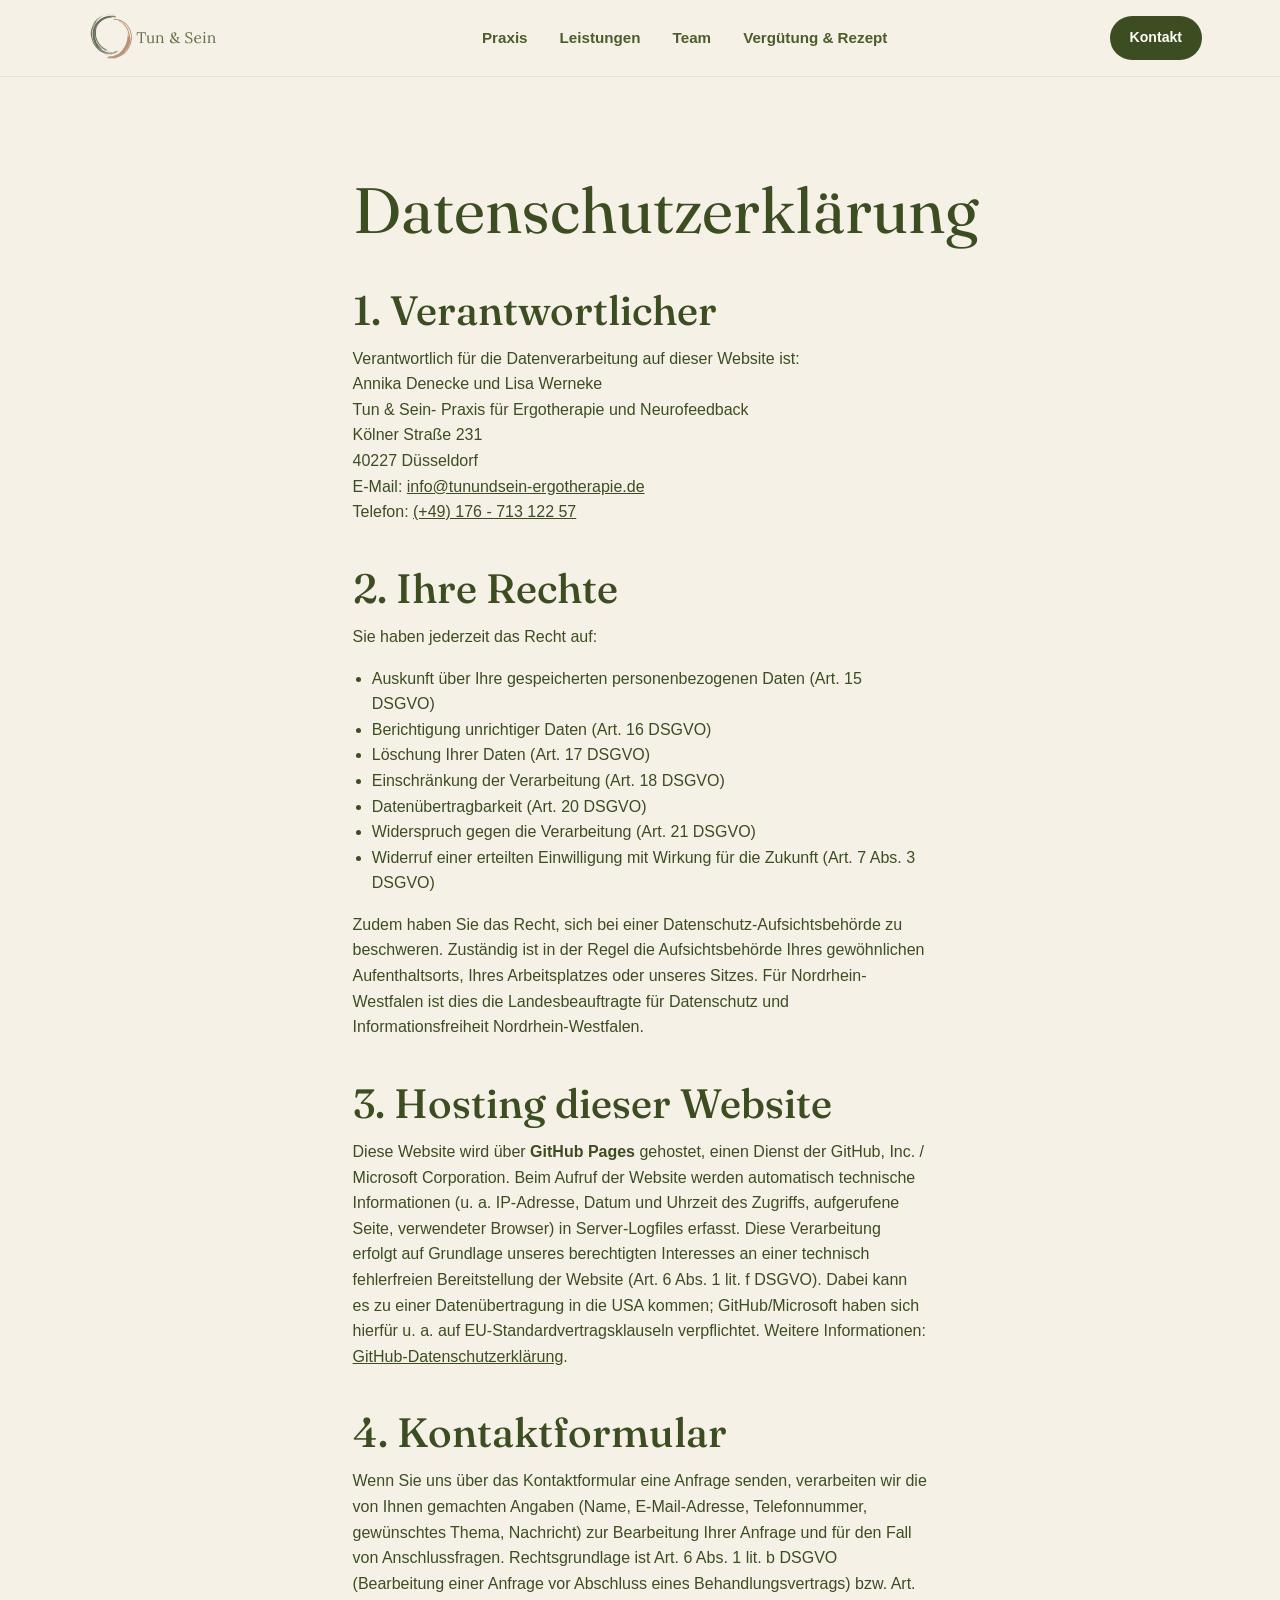
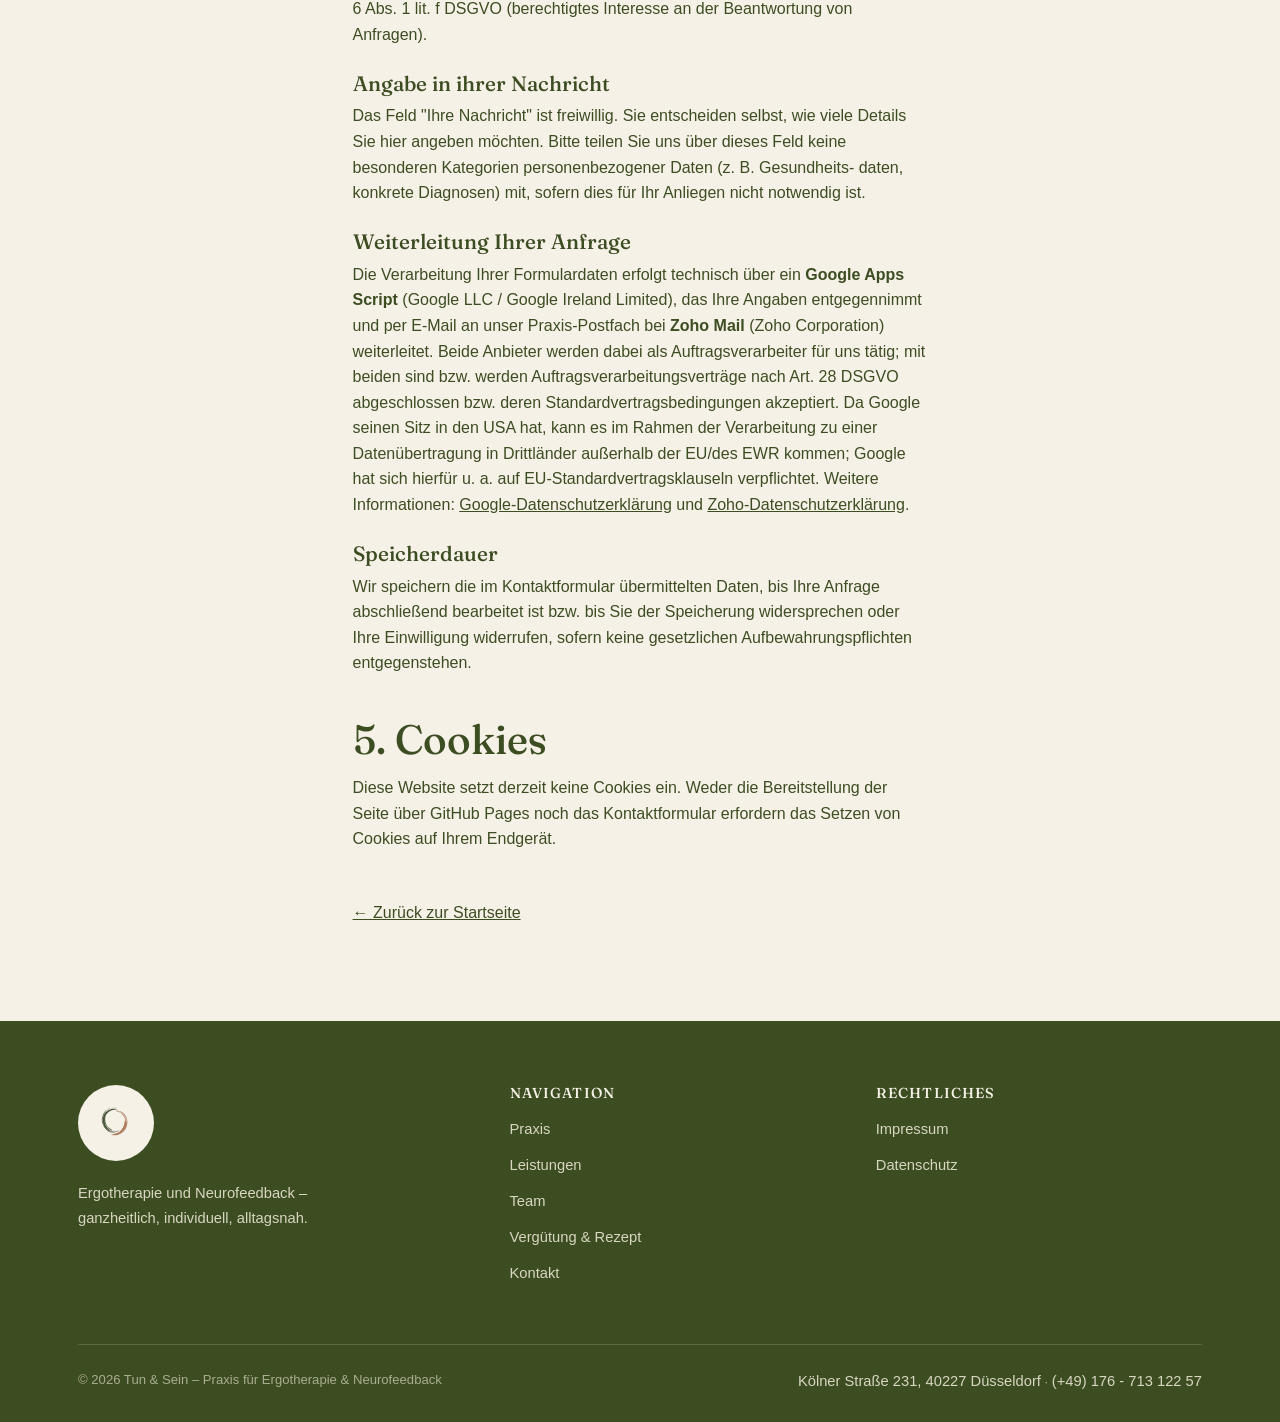
==== commit 208d3caf: "Update datenschutz.html Praxisname korrigiert" ====
--- a/datenschutz.html
+++ b/datenschutz.html
@@ -44,7 +44,7 @@
 <p>
 Verantwortlich für die Datenverarbeitung auf dieser Website ist:<br>
 <span>Annika Denecke und Lisa Werneke</span><br>
-Praxis Tun & Sein<br>
+Tun & Sein- Praxis für Ergotherapie und Neurofeedback<br>
 Kölner Straße 231<br>
 40227 Düsseldorf<br>
 E-Mail: <a href="mailto:info@tunundsein-ergotherapie.de">info@tunundsein-ergotherapie.de</a><br>
--- a/css/style.css
+++ b/css/style.css
@@ -166,7 +166,8 @@
     position:relative; z-index:1;
     max-width:760px; margin:0 auto; text-align:center;
   }
-  .hero-logo{width:min(320px,100%); margin:0 auto 28px;}
+  .hero-logo{display:block; width:clamp(600px, 34vw, 480px); margin: -40px auto -20px;}
+  .hero h1{font-size:clamp(2rem, 4vw, 3.4rem);}
   .hero p.lead{font-size:1.2rem; max-width:46ch; color:var(--ink-soft); margin-left:auto; margin-right:auto;}
   .hero-actions{display:flex; gap:16px; margin-top:34px; flex-wrap:wrap; justify-content:center;}
   .btn{
@@ -504,4 +505,4 @@
 
   /* ---------- TEAM – LINK ZUR TEAM & PRAXIS SEITE ---------- */
   .team-more{margin-top:44px; text-align:center;}
-  .team-more .tile-link{display:inline-flex;}
+  .team-more .tile-link{display:inline-flex;}
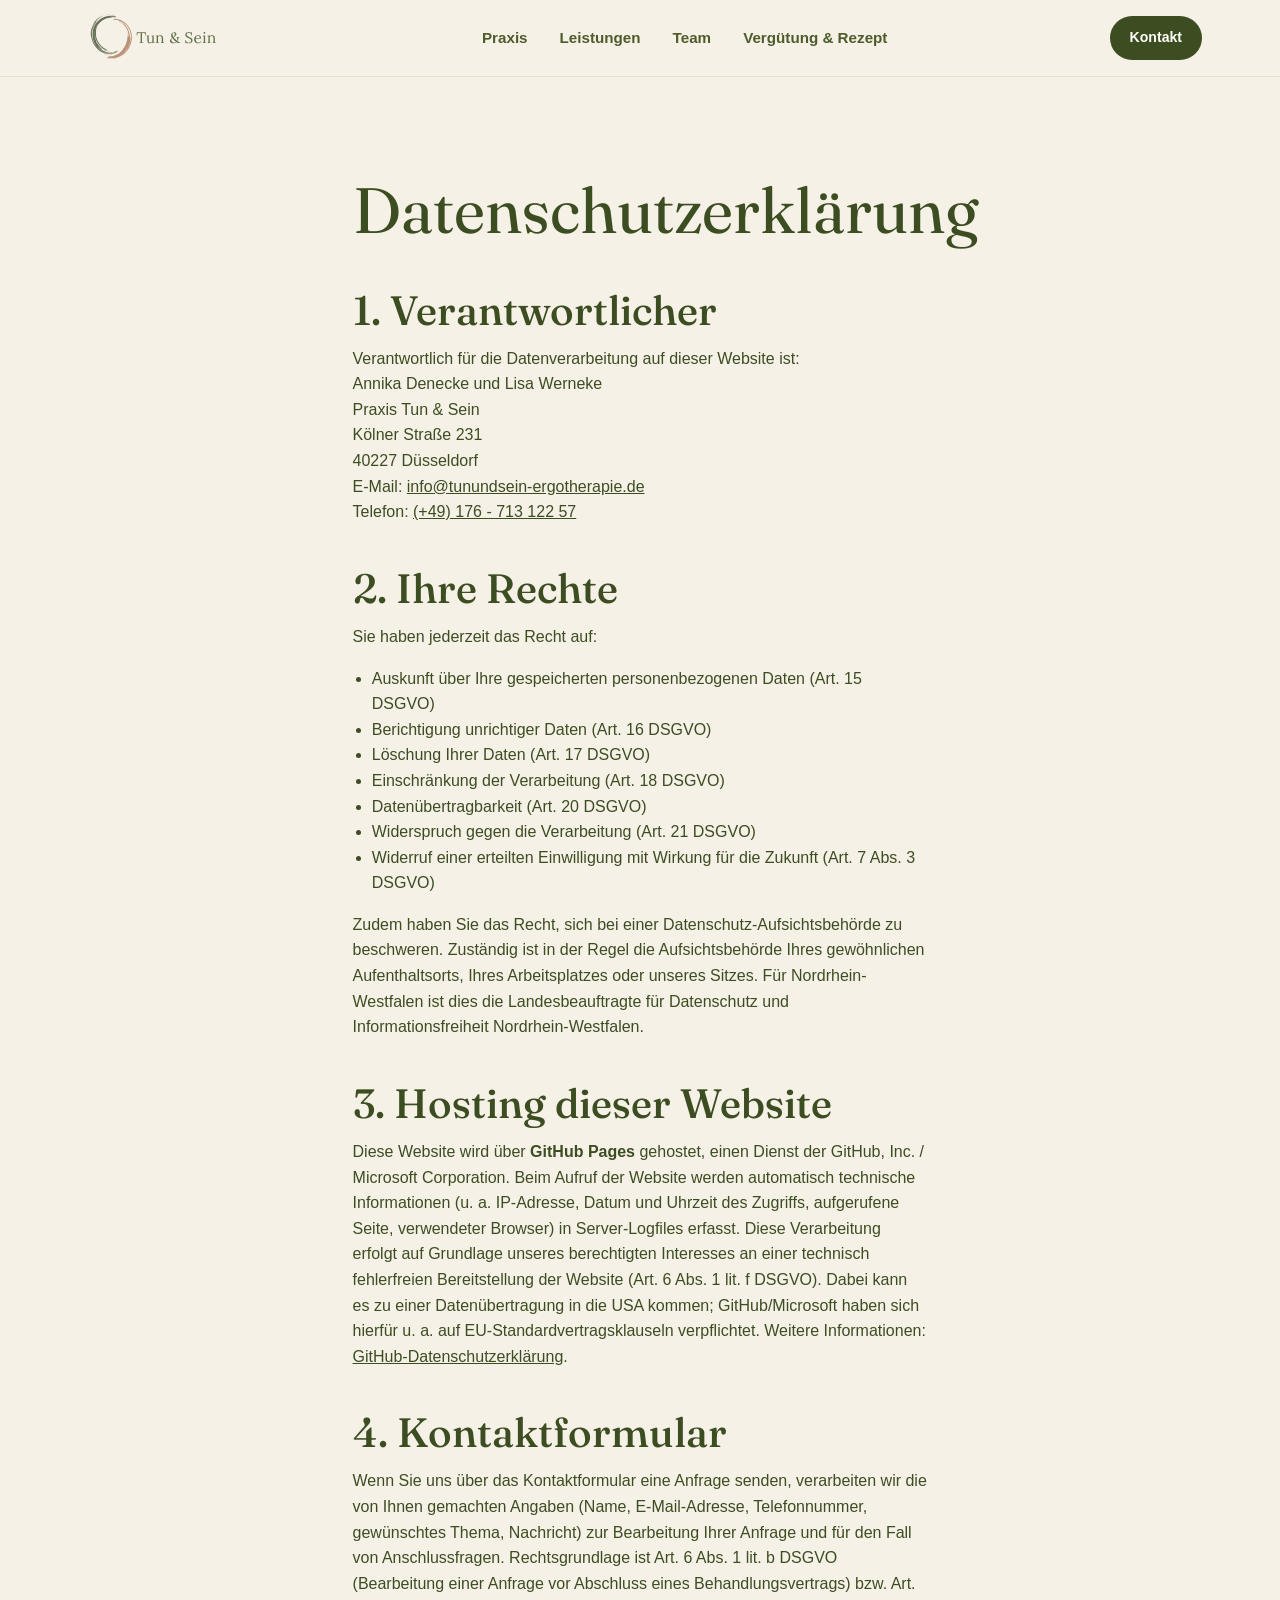
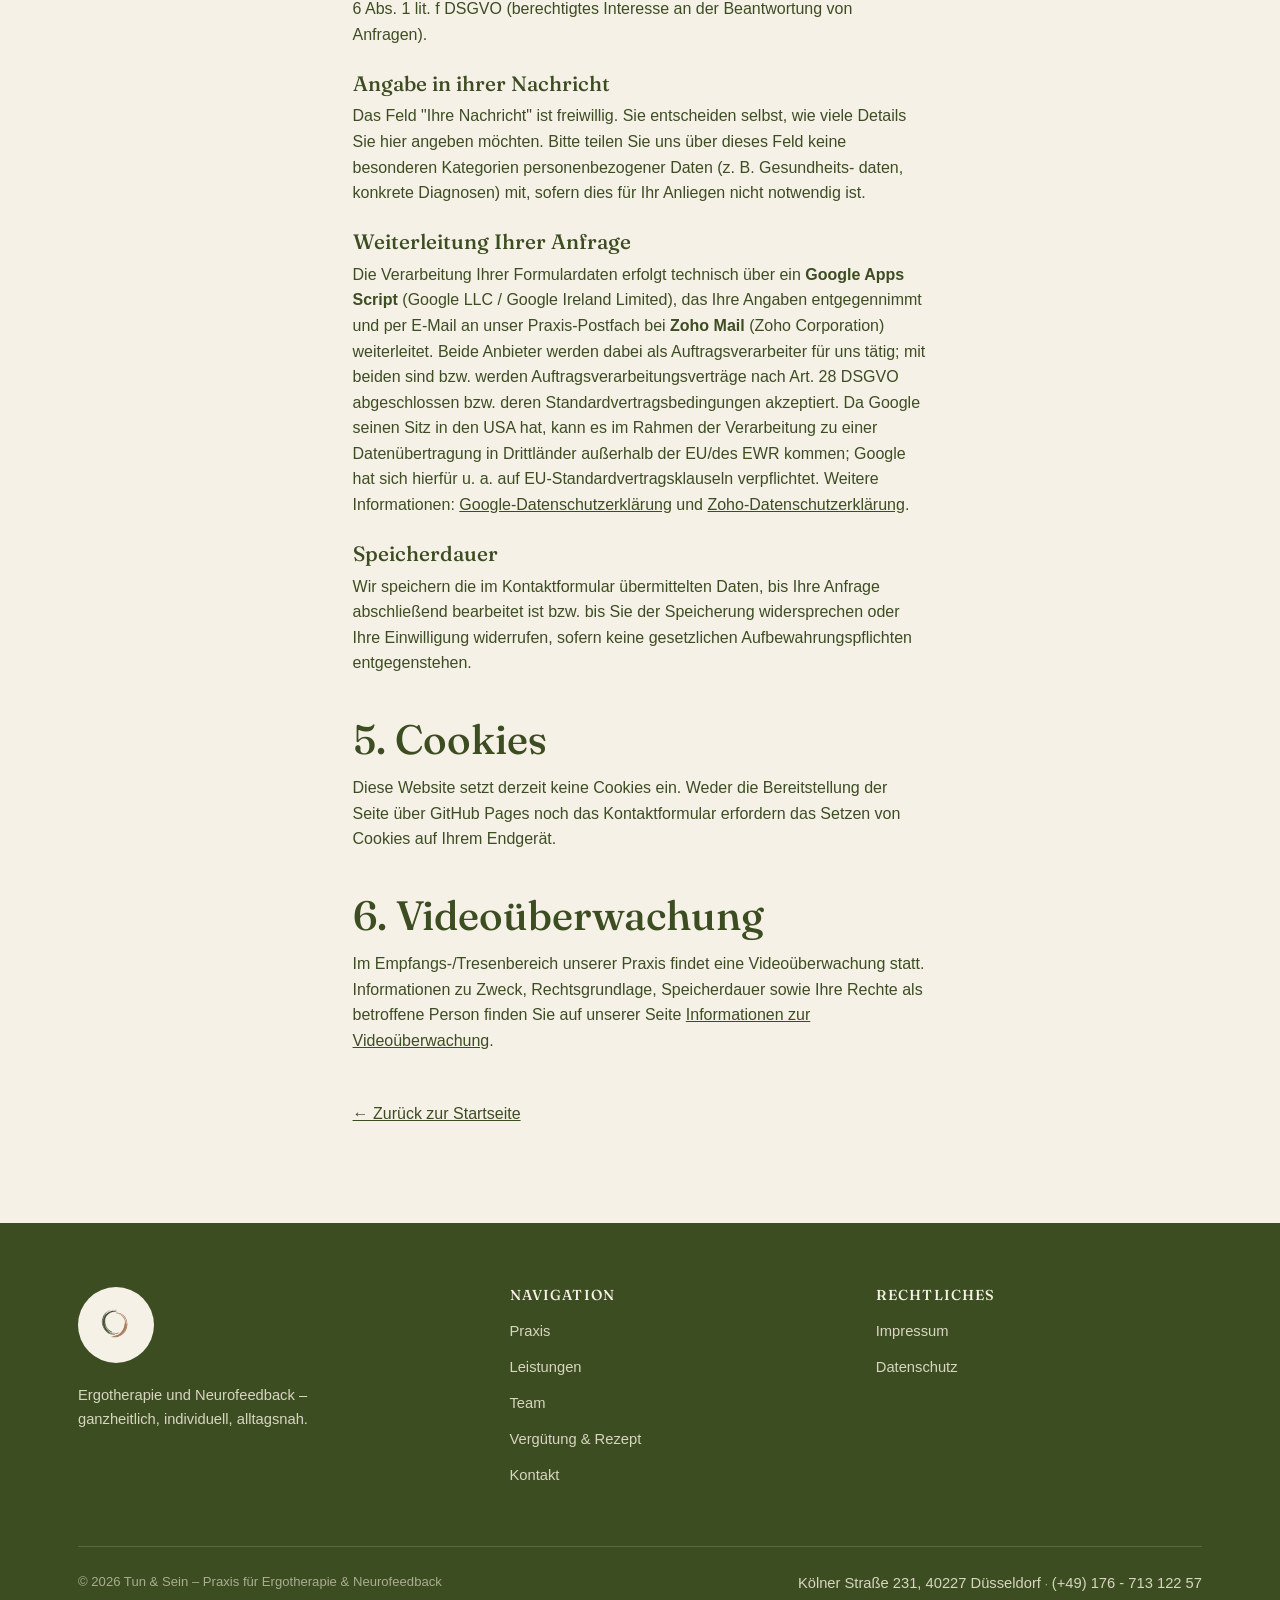
==== commit 4f7917c3: "praxis/datenschutz" ====
--- a/datenschutz.html
+++ b/datenschutz.html
@@ -44,7 +44,7 @@
 <p>
 Verantwortlich für die Datenverarbeitung auf dieser Website ist:<br>
 <span>Annika Denecke und Lisa Werneke</span><br>
-Tun & Sein- Praxis für Ergotherapie und Neurofeedback<br>
+Praxis Tun & Sein<br>
 Kölner Straße 231<br>
 40227 Düsseldorf<br>
 E-Mail: <a href="mailto:info@tunundsein-ergotherapie.de">info@tunundsein-ergotherapie.de</a><br>
@@ -133,6 +133,14 @@
 Diese Website setzt derzeit keine Cookies ein. Weder die Bereitstellung
 der Seite über GitHub Pages noch das Kontaktformular erfordern das Setzen
 von Cookies auf Ihrem Endgerät.
+</p>
+
+<h2>6. Videoüberwachung</h2>
+<p>
+Im Empfangs-/Tresenbereich unserer Praxis findet eine Videoüberwachung
+statt. Informationen zu Zweck, Rechtsgrundlage, Speicherdauer sowie Ihre
+Rechte als betroffene Person finden Sie auf unserer Seite
+<a href="/videoueberwachung.html">Informationen zur Videoüberwachung</a>.
 </p>
 
 <!-- Tracking & Ads 
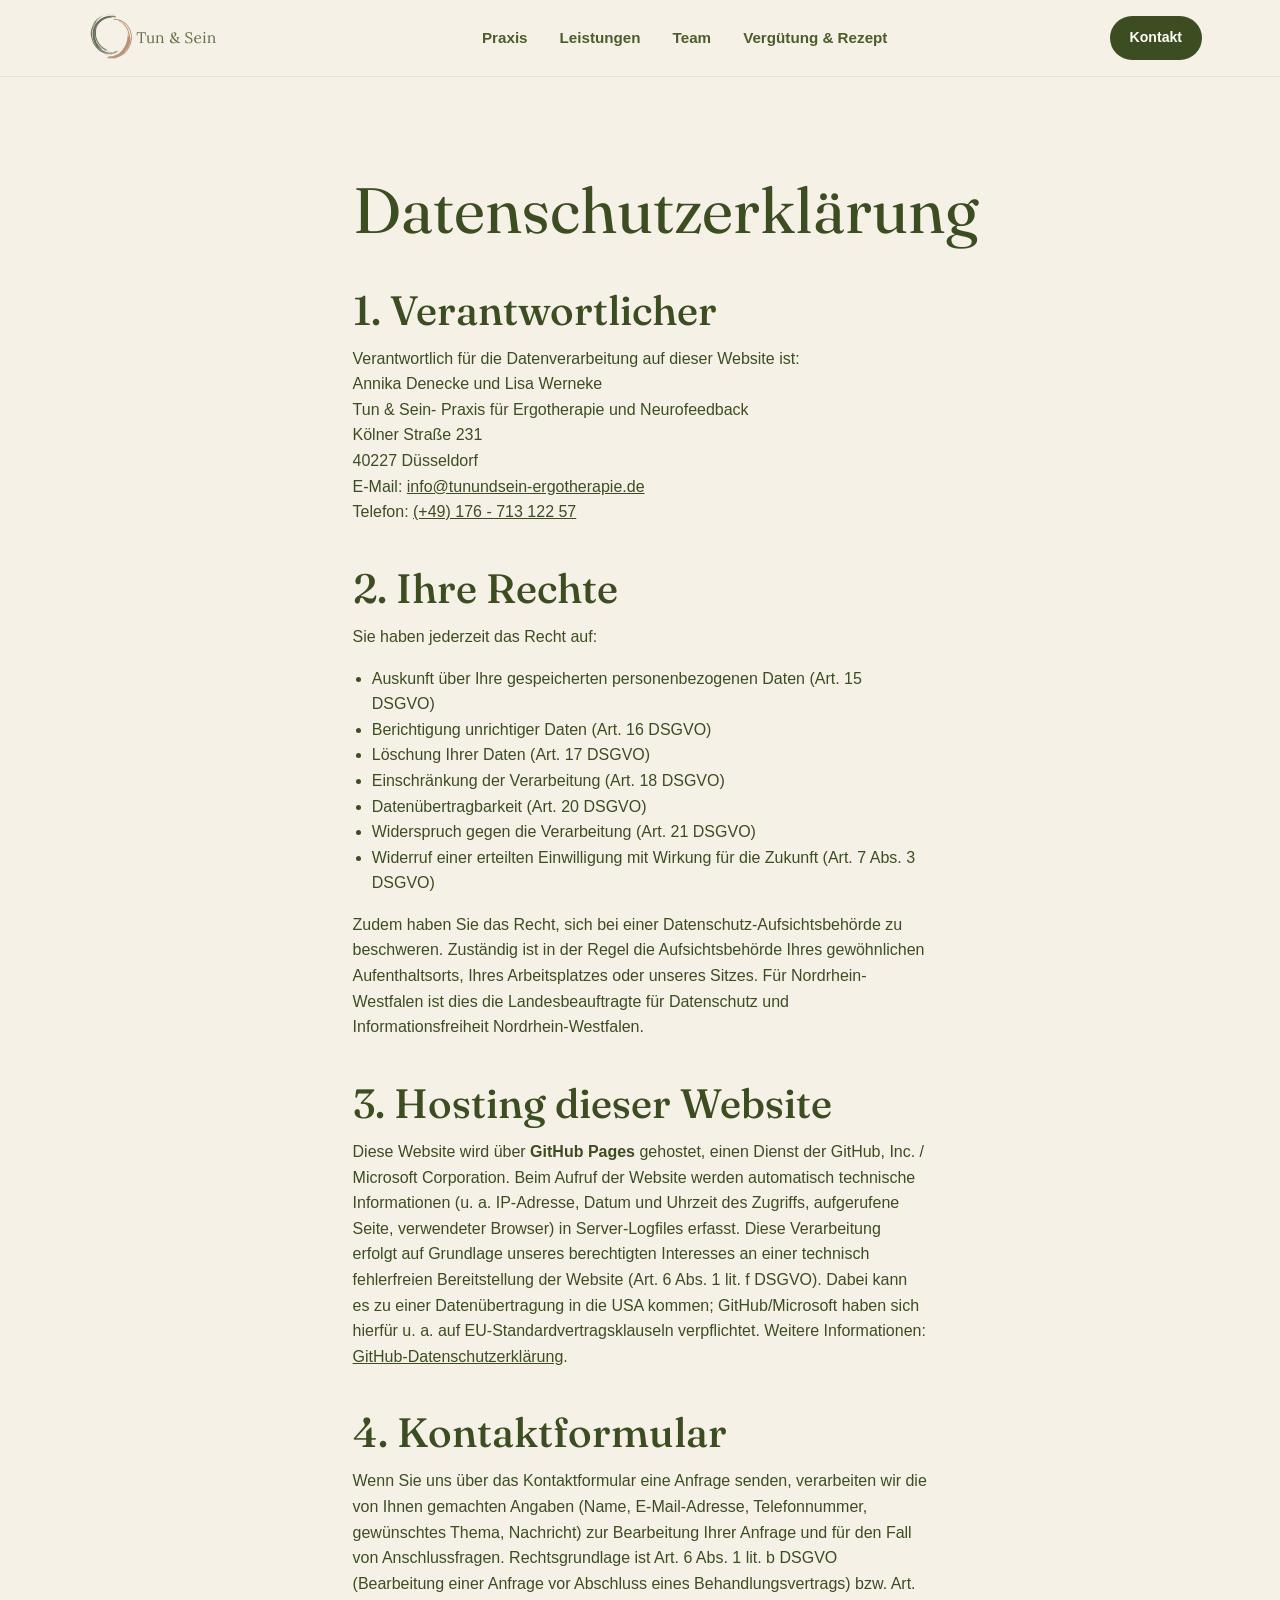
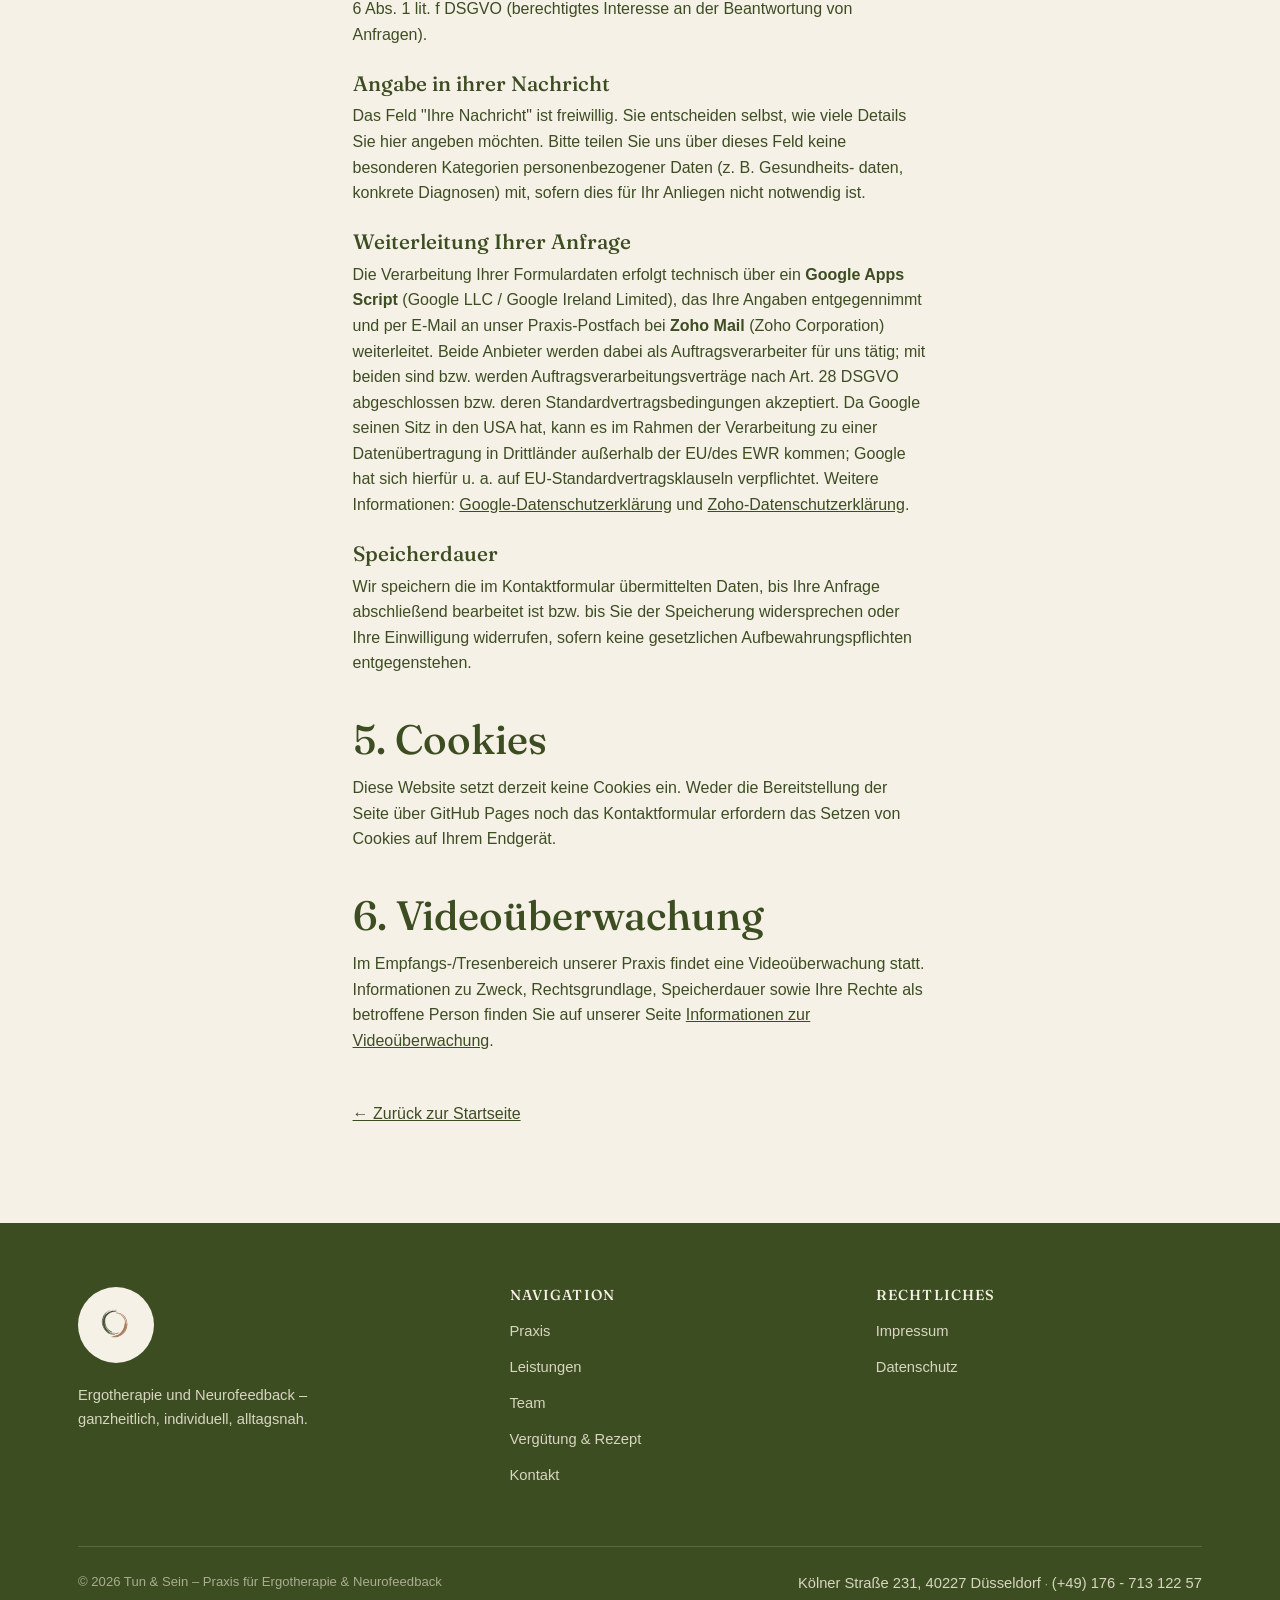
==== commit a8c42361: "Merge branch 'main' of https://github.com/Praxis0706/tun-sein" ====
--- a/datenschutz.html
+++ b/datenschutz.html
@@ -44,7 +44,7 @@
 <p>
 Verantwortlich für die Datenverarbeitung auf dieser Website ist:<br>
 <span>Annika Denecke und Lisa Werneke</span><br>
-Praxis Tun & Sein<br>
+Tun & Sein- Praxis für Ergotherapie und Neurofeedback<br>
 Kölner Straße 231<br>
 40227 Düsseldorf<br>
 E-Mail: <a href="mailto:info@tunundsein-ergotherapie.de">info@tunundsein-ergotherapie.de</a><br>
